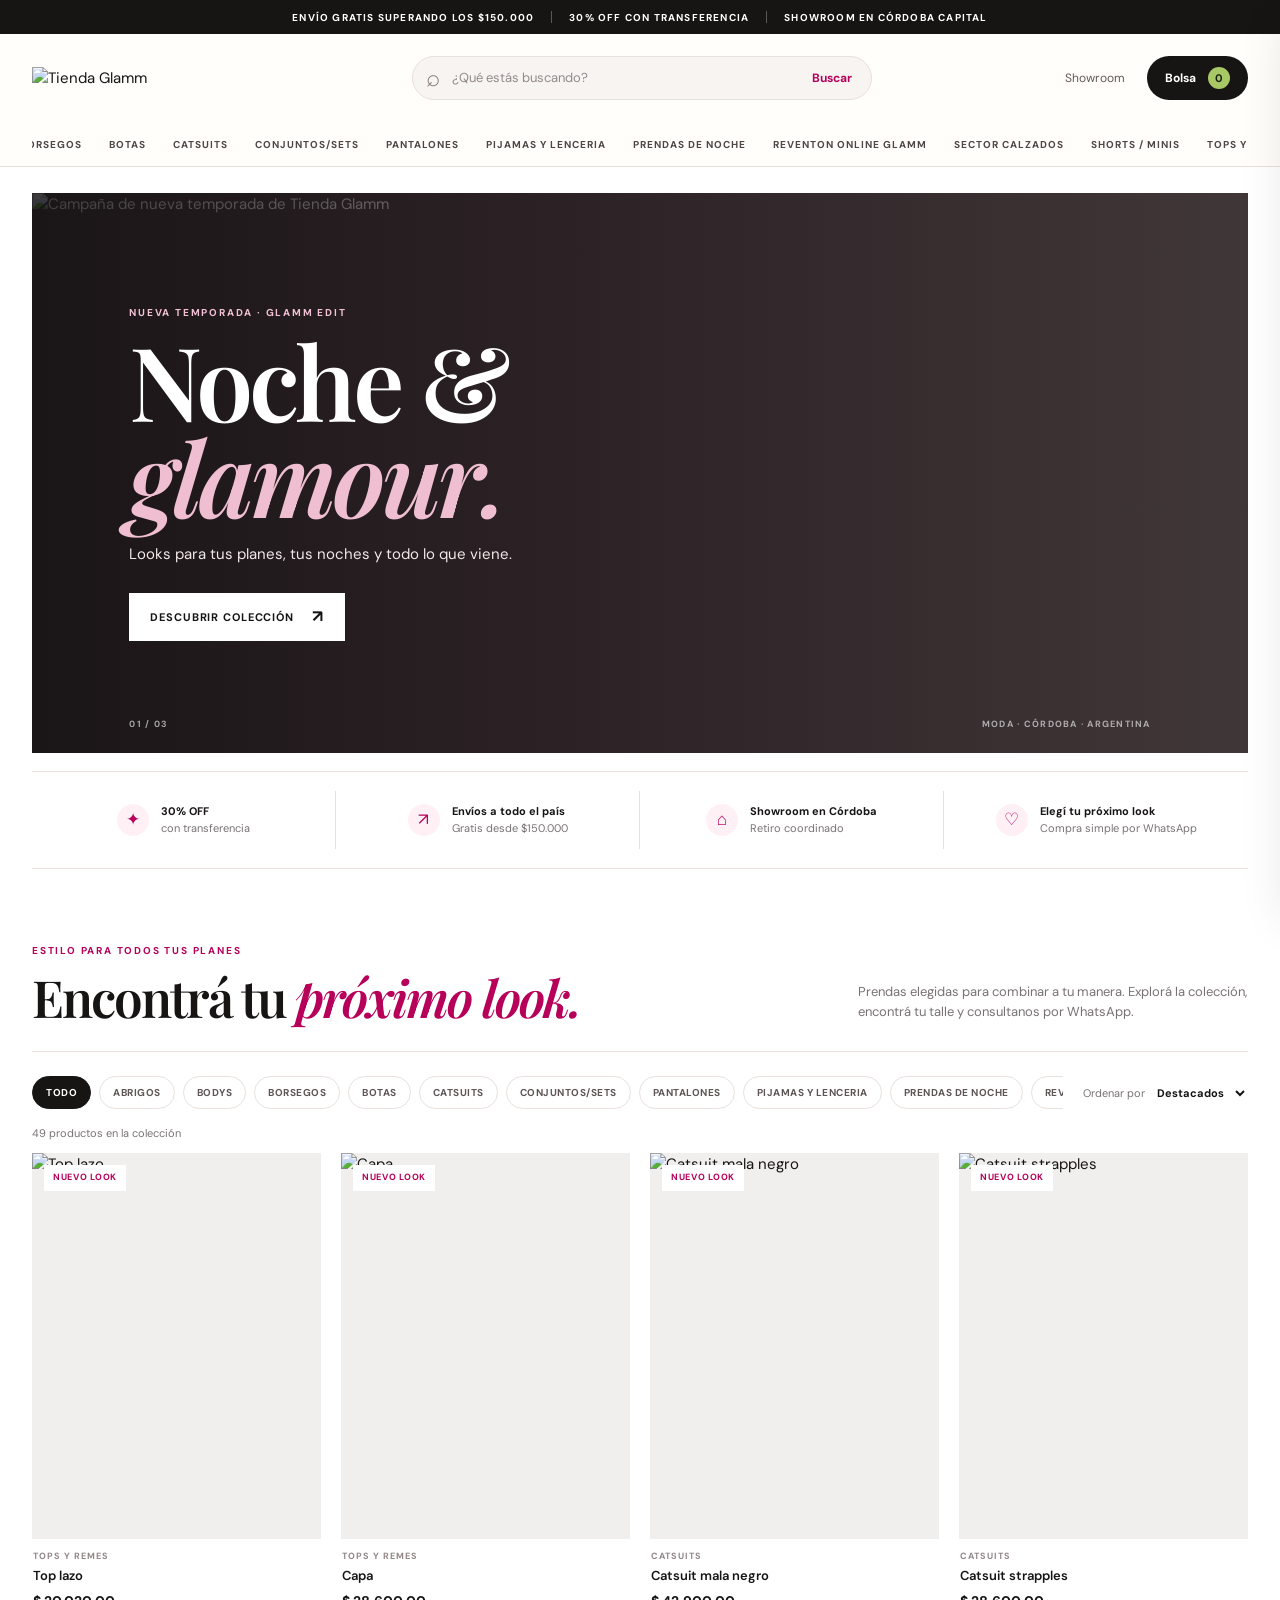
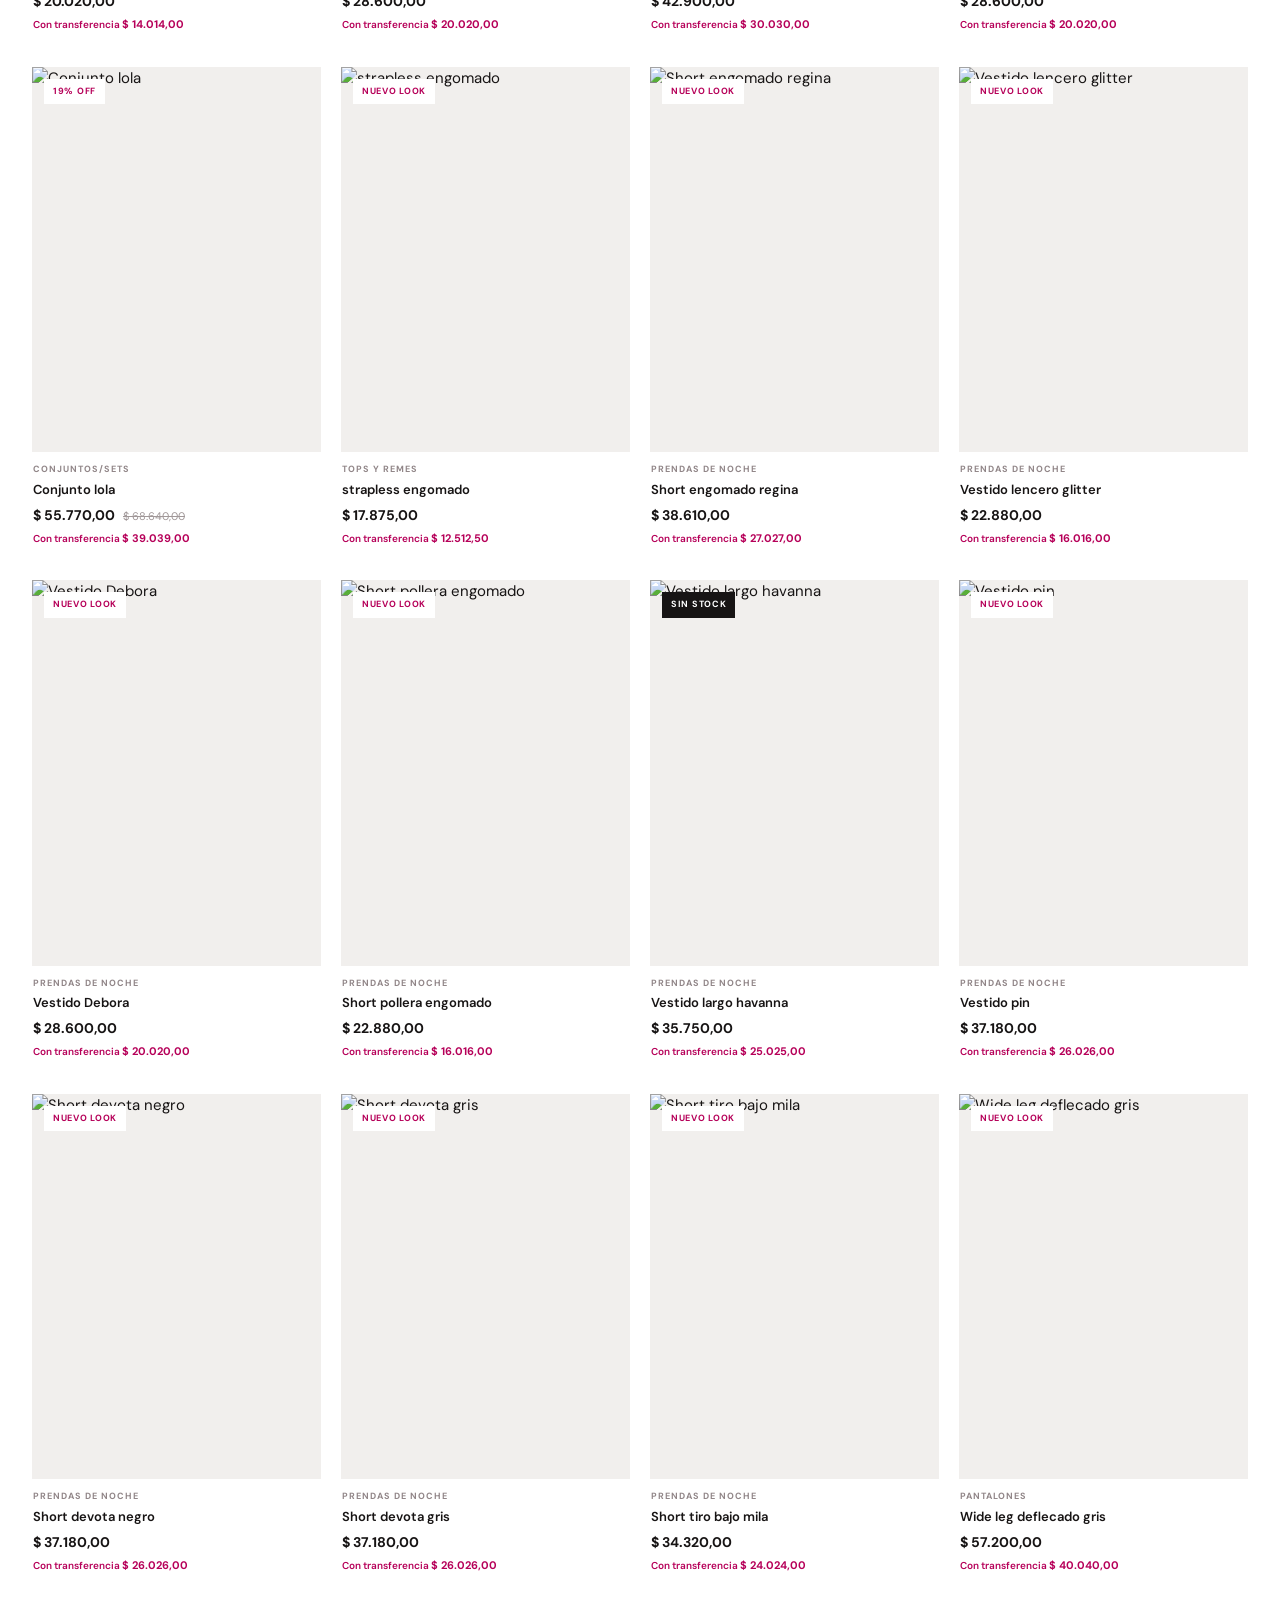
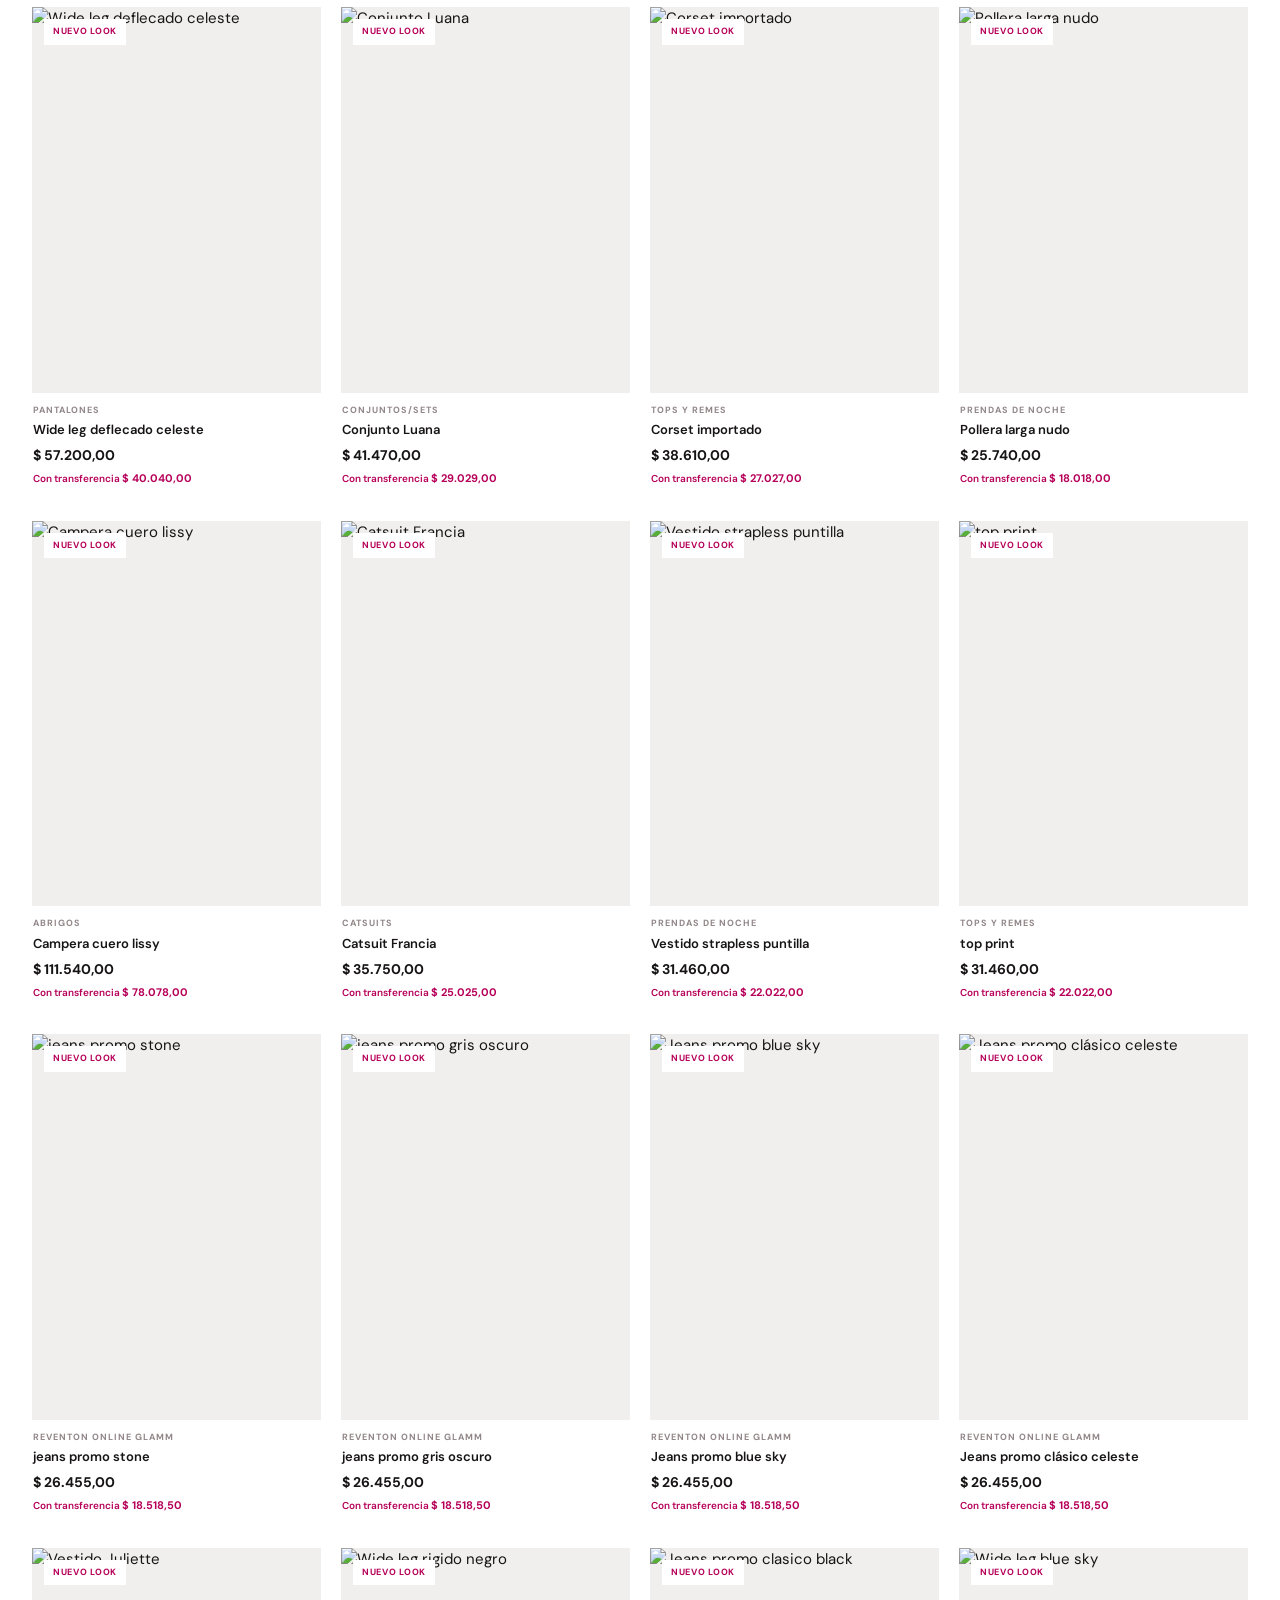
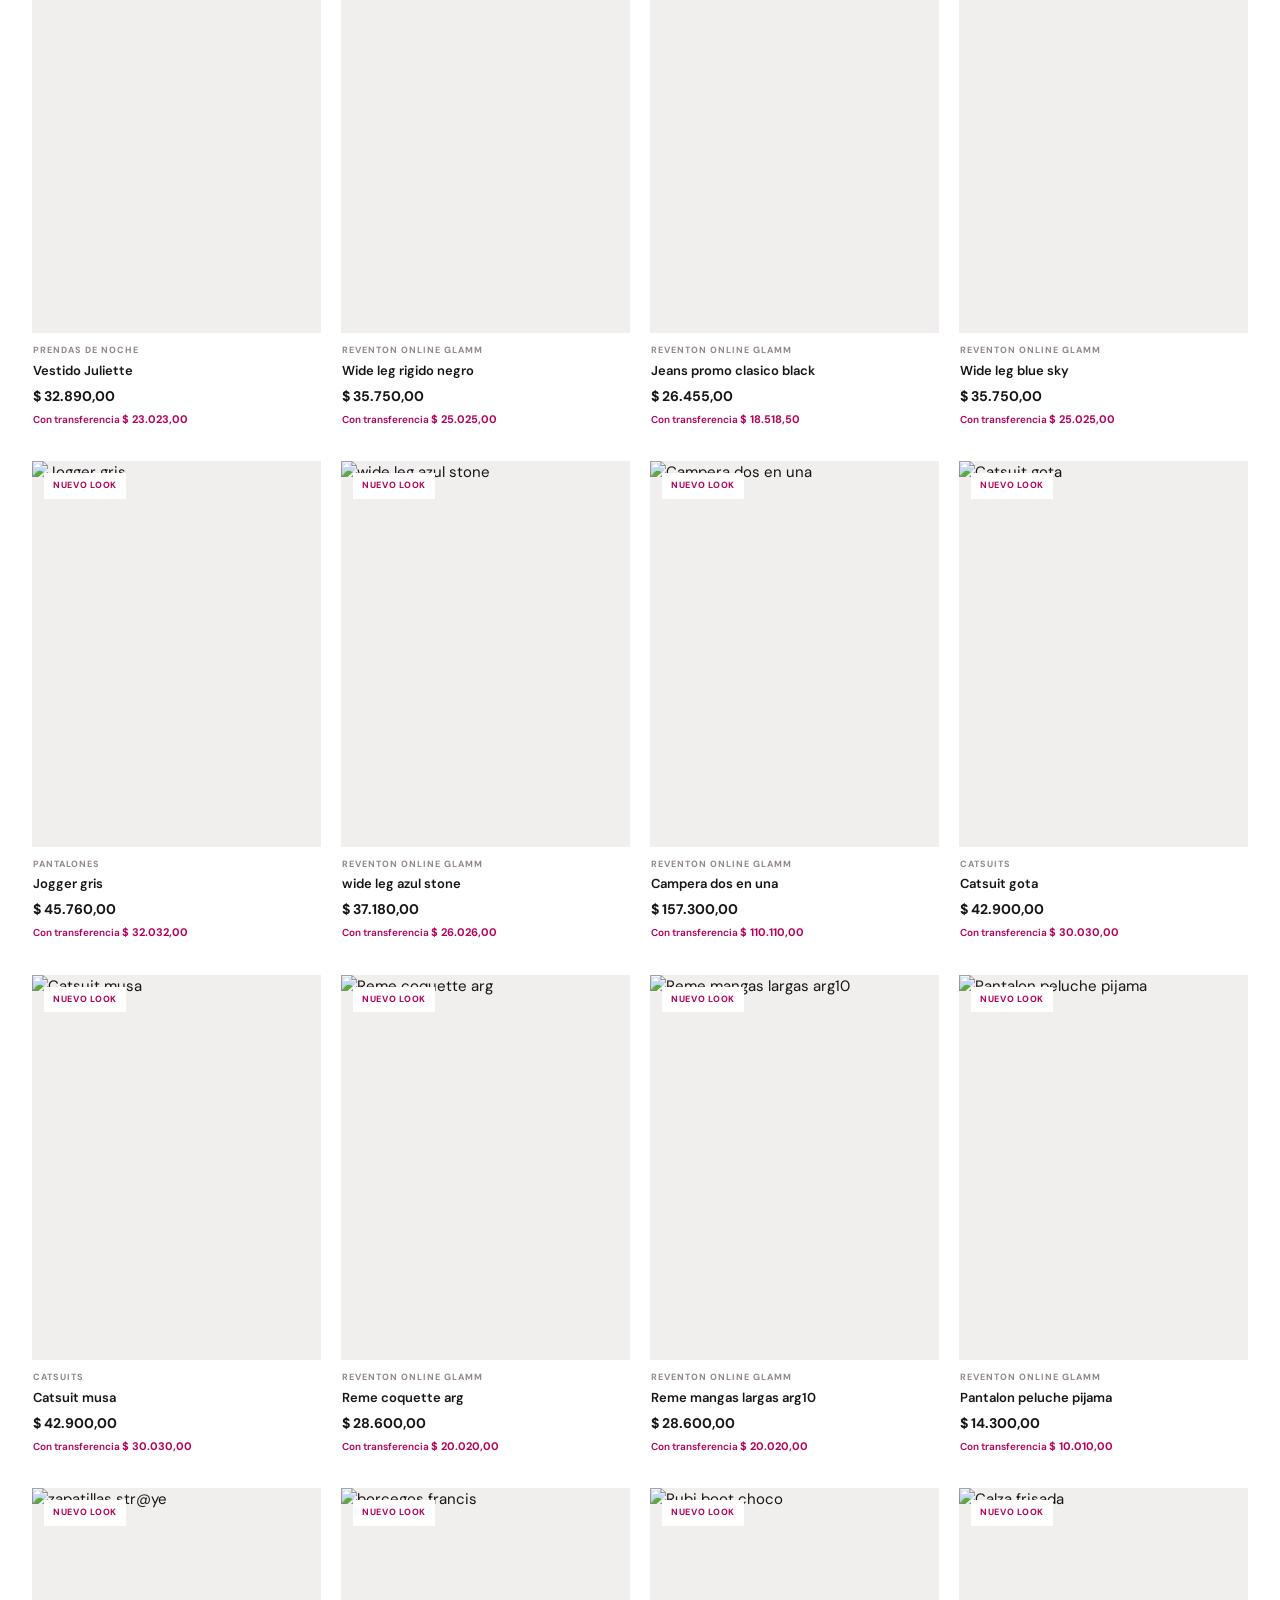
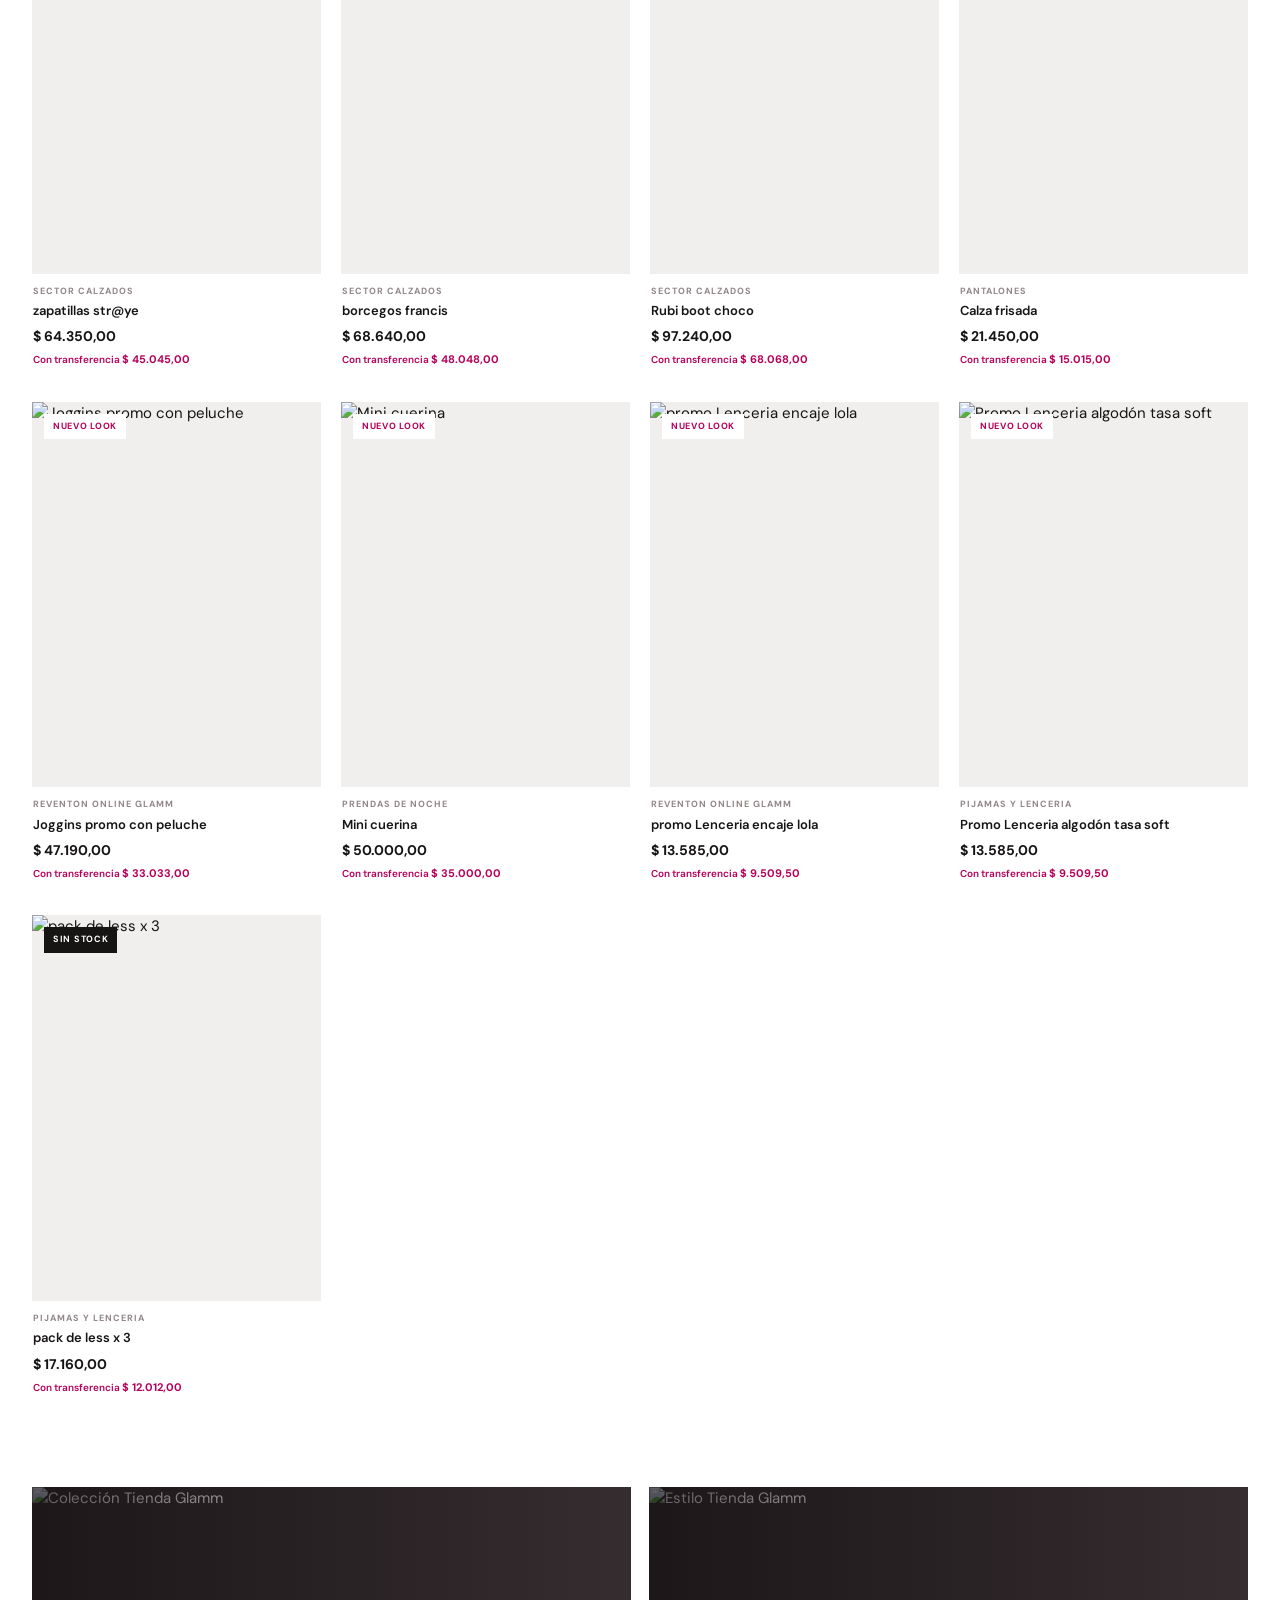
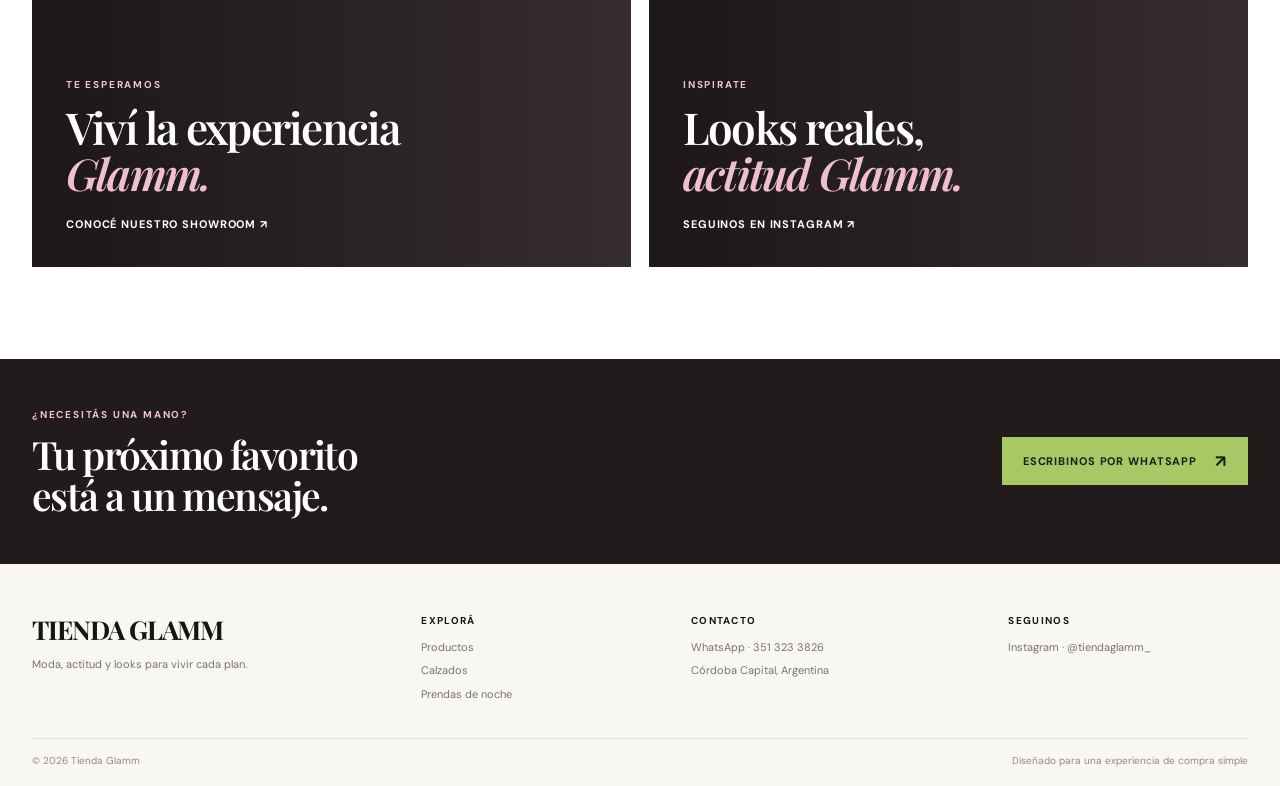
==== index.html @ 8d9c54a7 "Add files via upload" ====
<!doctype html>
<html lang="es-AR">
<head>
  <meta charset="utf-8"><meta name="viewport" content="width=device-width, initial-scale=1"><meta name="theme-color" content="#171414"><meta name="description" content="Tienda Glamm: moda para salir, looks de noche, calzados y prendas urbanas. Envíos a todo el país y showroom en Córdoba.">
  <title>Tienda Glamm — Nueva temporada</title><link rel="preconnect" href="https://fonts.googleapis.com"><link rel="preconnect" href="https://fonts.gstatic.com" crossorigin><link href="https://fonts.googleapis.com/css2?family=DM+Sans:wght@400;500;600;700&family=Playfair+Display:ital,wght@0,600;0,700;1,600;1,700&display=swap" rel="stylesheet"><link rel="stylesheet" href="styles.css"><script src="catalog.js" defer></script><script src="app.js" defer></script>
</head>
<body>
  <div class="promo-bar"><span>ENVÍO GRATIS SUPERANDO LOS $150.000</span><i></i><span>30% OFF CON TRANSFERENCIA</span><i></i><span class="promo-location">SHOWROOM EN CÓRDOBA CAPITAL</span></div>
  <header class="site-header"><div class="header-main container"><button class="mobile-menu" type="button" aria-label="Abrir categorías" data-menu-toggle>☰</button><a class="brand" href="index.html" aria-label="Tienda Glamm, inicio"><img src="assets/marca/logo.webp" alt="Tienda Glamm"></a><form class="search search-desktop" data-search-form role="search"><span aria-hidden="true">⌕</span><input type="search" placeholder="¿Qué estás buscando?" aria-label="Buscar productos" data-search><button aria-label="Buscar">Buscar</button></form><div class="header-actions"><a class="account-link" href="#contacto">Showroom</a><button class="cart-trigger" type="button" data-cart-open aria-label="Abrir carrito">Bolsa <span data-cart-count>0</span></button></div></div><div class="mobile-search container"><form class="search" data-search-form role="search"><span aria-hidden="true">⌕</span><input type="search" placeholder="¿Qué estás buscando?" aria-label="Buscar productos" data-search></form></div><nav class="category-nav container" data-category-nav aria-label="Categorías"></nav></header>
  <main>
    <section class="hero container"><img class="hero-image" src="assets/marca/campana.webp" alt="Campaña de nueva temporada de Tienda Glamm" fetchpriority="high"><div class="hero-shade"></div><div class="hero-copy"><p class="eyebrow light">NUEVA TEMPORADA · GLAMM EDIT</p><h1>Noche &amp;<br><em>glamour.</em></h1><p>Looks para tus planes, tus noches y todo lo que viene.</p><a class="button button-light" href="#catalogo">Descubrir colección <span>↗</span></a></div><div class="hero-note"><span>01 / 03</span><span>MODA · CÓRDOBA · ARGENTINA</span></div></section>
    <section class="benefits container" aria-label="Beneficios de compra"><div><span class="benefit-icon">✦</span><p><strong>30% OFF</strong><br>con transferencia</p></div><div><span class="benefit-icon">↗</span><p><strong>Envíos a todo el país</strong><br>Gratis desde $150.000</p></div><div><span class="benefit-icon">⌂</span><p><strong>Showroom en Córdoba</strong><br>Retiro coordinado</p></div><div><span class="benefit-icon">♡</span><p><strong>Elegí tu próximo look</strong><br>Compra simple por WhatsApp</p></div></section>
    <section class="collection-intro container" id="catalogo"><div><p class="eyebrow">ESTILO PARA TODOS TUS PLANES</p><h2>Encontrá tu <em>próximo look.</em></h2></div><p>Prendas elegidas para combinar a tu manera. Explorá la colección, encontrá tu talle y consultanos por WhatsApp.</p></section>
    <section class="catalog-section container"><div class="catalog-toolbar"><div class="filter-row" data-filter-row aria-label="Filtrar por categoría"></div><label class="sort-control">Ordenar por <select data-sort><option value="featured">Destacados</option><option value="price-low">Menor precio</option><option value="price-high">Mayor precio</option><option value="name">Nombre</option></select></label></div><div class="results-note" data-results-note></div><div class="product-grid" data-product-grid></div><div class="empty-state" data-empty hidden><span>♡</span><h3>No encontramos productos</h3><p>Probá con otra búsqueda o categoría.</p><button type="button" class="button button-dark" data-clear-filters>Ver toda la colección</button></div></section>
    <section class="editorial container"><div class="editorial-card editorial-showroom"><img src="assets/marca/banner-1.webp" alt="Colección Tienda Glamm" loading="lazy"><div><p class="eyebrow light">TE ESPERAMOS</p><h2>Viví la experiencia<br><em>Glamm.</em></h2><a class="text-link light-link" href="#contacto">Conocé nuestro showroom ↗</a></div></div><div class="editorial-card editorial-social"><img src="assets/marca/banner-2.webp" alt="Estilo Tienda Glamm" loading="lazy"><div><p class="eyebrow light">INSPIRATE</p><h2>Looks reales,<br><em>actitud Glamm.</em></h2><a class="text-link light-link" href="https://instagram.com/tiendaglamm_" target="_blank" rel="noopener">Seguinos en Instagram ↗</a></div></div></section>
    <section class="contact-band" id="contacto"><div class="container contact-inner"><div><p class="eyebrow light">¿NECESITÁS UNA MANO?</p><h2>Tu próximo favorito<br>está a un mensaje.</h2></div><a class="button button-green" href="https://wa.me/543513233826" target="_blank" rel="noopener">Escribinos por WhatsApp <span>↗</span></a></div></section>
  </main>
  <footer class="site-footer"><div class="container footer-grid"><div><a class="footer-brand" href="index.html">TIENDA GLAMM</a><p>Moda, actitud y looks para vivir cada plan.</p></div><div><h3>Explorá</h3><a href="#catalogo">Productos</a><a href="#catalogo" data-footer-category="CALZADOS">Calzados</a><a href="#catalogo" data-footer-category="PRENDAS DE NOCHE">Prendas de noche</a></div><div><h3>Contacto</h3><a href="https://wa.me/543513233826" target="_blank" rel="noopener">WhatsApp · 351 323 3826</a><span>Córdoba Capital, Argentina</span></div><div><h3>Seguinos</h3><a href="https://instagram.com/tiendaglamm_" target="_blank" rel="noopener">Instagram · @tiendaglamm_</a></div></div><div class="container footer-bottom"><span>© <span data-year></span> Tienda Glamm</span><span>Diseñado para una experiencia de compra simple</span></div></footer>
  <div class="drawer-backdrop" data-drawer-backdrop></div><aside class="cart-drawer" data-cart-drawer aria-label="Carrito de compras" aria-hidden="true"><div class="drawer-header"><div><p class="eyebrow">TU SELECCIÓN</p><h2>Mi bolsa <span data-drawer-count>(0)</span></h2></div><button class="icon-button" type="button" data-cart-close aria-label="Cerrar carrito">×</button></div><div class="shipping-progress" data-shipping-progress></div><div class="cart-lines" data-cart-lines></div><div class="cart-empty" data-cart-empty><span>♡</span><p>Tu bolsa está esperando ese look especial.</p><button type="button" class="button button-outline" data-cart-close>Seguir mirando</button></div><div class="drawer-footer" data-cart-footer><div class="cart-total"><span>Subtotal</span><strong data-cart-total>$0</strong></div><p>El envío se confirma según tu código postal.</p><button class="button button-dark checkout-button" type="button" data-checkout>Continuar por WhatsApp <span>↗</span></button></div></aside><div class="toast" data-toast role="status" aria-live="polite"></div>
</body></html>
---- styles.css ----
:root{--ink:#171414;--ink-soft:#342c2d;--rose:#b60059;--rose-soft:#fff0f6;--cream:#f9f7f4;--paper:#fff;--muted:#797274;--line:#e8e1dd;--green:#226b47;--font-body:"DM Sans",Arial,sans-serif;--font-display:"Playfair Display",Georgia,serif;--shadow:0 18px 48px rgba(31,17,18,.12)}
*{box-sizing:border-box}html{scroll-behavior:smooth;scroll-padding-top:150px}body{margin:0;background:#fff;color:var(--ink);font-family:var(--font-body);font-size:15px;line-height:1.5}body.drawer-open{overflow:hidden}button,input,select{font:inherit}button,a{ -webkit-tap-highlight-color:transparent}a{color:inherit;text-decoration:none}button{color:inherit}.container{width:min(1360px,calc(100% - 64px));margin-inline:auto}.promo-bar{min-height:34px;background:var(--ink);color:#fff;display:flex;align-items:center;justify-content:center;gap:17px;padding:7px 16px;text-align:center;font-size:10px;font-weight:700;letter-spacing:.12em}.promo-bar i{height:12px;width:1px;background:#ffffff4a}.site-header{position:sticky;top:0;z-index:20;background:#fffefa;border-bottom:1px solid var(--line)}.header-main{height:88px;display:flex;align-items:center;justify-content:space-between;gap:28px}.brand{width:186px;height:66px;display:flex;align-items:center;flex:none}.brand img{display:block;max-width:100%;max-height:62px;object-fit:contain}.search{height:44px;border:1px solid var(--line);border-radius:999px;background:#f7f4f2;display:flex;align-items:center;padding:0 13px;gap:10px;color:#867c7c}.search span{font-size:24px;line-height:1}.search input{min-width:0;width:100%;border:0;background:transparent;outline:0;color:var(--ink);font-size:13px}.search input::placeholder{color:#938a8a}.search button{border:0;background:transparent;color:var(--rose);font-size:12px;font-weight:700;cursor:pointer}.search-desktop{width:min(460px,40vw)}.header-actions{display:flex;align-items:center;gap:22px}.account-link{font-size:12px;color:#625a5a}.cart-trigger{border:0;background:var(--ink);color:#fff;border-radius:999px;height:44px;padding:0 18px;font-size:12px;font-weight:700;cursor:pointer;display:flex;align-items:center;gap:12px;transition:background .2s}.cart-trigger:hover{background:var(--rose)}.cart-trigger span{display:grid;place-items:center;width:22px;height:22px;border-radius:50%;background:#a8c765;color:#182015;font-size:11px}.mobile-menu,.mobile-search{display:none}.category-nav{display:flex;align-items:center;justify-content:center;gap:25px;height:44px;overflow-x:auto;scrollbar-width:none;white-space:nowrap}.category-nav::-webkit-scrollbar{display:none}.category-nav button{position:relative;height:100%;padding:0 1px;border:0;background:none;color:#4d4546;font-size:10px;font-weight:700;letter-spacing:.1em;text-transform:uppercase;cursor:pointer;flex:none}.category-nav button:after{position:absolute;content:"";height:2px;bottom:0;left:0;right:100%;background:var(--rose);transition:right .2s}.category-nav button:hover:after,.category-nav button.active:after{right:0}.hero{height:min(560px,53vw);min-height:410px;position:relative;margin-top:26px;overflow:hidden;background:#42393b;color:#fff}.hero-image,.editorial-card img{position:absolute;inset:0;width:100%;height:100%;object-fit:cover}.hero-image{object-position:center 38%}.hero-shade{position:absolute;inset:0;background:linear-gradient(90deg,rgba(16,12,14,.8) 0%,rgba(28,18,22,.62) 40%,rgba(24,14,18,.05) 100%)}.hero-copy{position:absolute;z-index:1;left:8%;top:50%;width:min(510px,60%);transform:translateY(-50%)}.eyebrow{margin:0 0 12px;color:var(--rose);font-size:10px;font-weight:700;letter-spacing:.18em;text-transform:uppercase}.eyebrow.light{color:#f4c2d7}.hero h1,.collection-intro h2,.editorial-card h2,.contact-inner h2,.section-heading h2{font-family:var(--font-display);font-weight:600;letter-spacing:-.04em}.hero h1{font-size:clamp(58px,8vw,105px);line-height:.94;margin:0 0 18px}.hero h1 em,.collection-intro h2 em,.editorial-card h2 em,.section-heading h2 em{color:#efbfd1;font-weight:600}.hero-copy>p:not(.eyebrow){font-size:15px;color:#f1e8e9;margin:0 0 28px}.button{min-height:48px;padding:0 20px;display:inline-flex;align-items:center;justify-content:center;gap:18px;border:1px solid transparent;font-size:11px;font-weight:700;letter-spacing:.08em;text-transform:uppercase;cursor:pointer;transition:transform .2s,background .2s,color .2s}.button:hover{transform:translateY(-2px)}.button span{font-size:17px}.button-light{background:#fff;color:var(--ink)}.button-light:hover{background:var(--rose-soft);color:var(--rose)}.button-dark{background:var(--ink);color:#fff}.button-dark:hover{background:var(--rose)}.button-green{background:#a8c765;color:#172014}.button-green:hover{background:#b9d67d}.button-outline{background:#fff;border-color:#cfc4c4;color:var(--ink)}.hero-note{position:absolute;left:8%;right:8%;bottom:22px;z-index:1;display:flex;justify-content:space-between;color:#fff9;font-size:9px;font-weight:700;letter-spacing:.14em}.benefits{min-height:98px;margin-top:18px;display:grid;grid-template-columns:repeat(4,1fr);border-block:1px solid var(--line);align-items:center}.benefits>div{display:flex;align-items:center;justify-content:center;gap:12px;padding:12px;border-right:1px solid var(--line)}.benefits>div:last-child{border:0}.benefit-icon{display:grid;place-items:center;width:32px;height:32px;background:var(--rose-soft);border-radius:50%;color:var(--rose);font-size:17px}.benefits p{margin:0;color:var(--muted);font-size:11px;line-height:1.55}.benefits strong{color:var(--ink);font-size:11px}.collection-intro{padding-block:74px 26px;display:flex;justify-content:space-between;align-items:end;gap:40px}.collection-intro h2,.section-heading h2{font-size:clamp(34px,4vw,52px);line-height:1.08;margin:0}.collection-intro h2 em,.section-heading h2 em{color:var(--rose)}.collection-intro>p{max-width:390px;color:var(--muted);font-size:13px;margin:0 0 4px}.catalog-toolbar{display:flex;align-items:center;justify-content:space-between;gap:20px;padding:20px 0 12px;border-top:1px solid var(--line)}.filter-row{display:flex;gap:8px;overflow:auto;scrollbar-width:none;padding:4px 0;max-width:calc(100% - 180px)}.filter-row::-webkit-scrollbar{display:none}.filter-chip{flex:none;border:1px solid var(--line);background:#fff;border-radius:999px;padding:8px 13px;color:#5e5556;font-size:10px;font-weight:700;letter-spacing:.05em;text-transform:uppercase;cursor:pointer;transition:.2s}.filter-chip:hover,.filter-chip.active{background:var(--ink);border-color:var(--ink);color:#fff}.sort-control{display:flex;align-items:center;gap:8px;color:var(--muted);font-size:11px;white-space:nowrap}.sort-control select{border:0;background:transparent;color:var(--ink);font-size:11px;font-weight:700;outline:0;cursor:pointer}.results-note{min-height:28px;color:var(--muted);font-size:11px}.product-grid{display:grid;grid-template-columns:repeat(4,minmax(0,1fr));gap:34px 20px}.product-card{min-width:0;position:relative}.product-card-link{display:block}.product-image-wrap{position:relative;overflow:hidden;background:#f1efed;aspect-ratio:3/4}.product-image-wrap img{display:block;width:100%;height:100%;object-fit:cover;transition:transform .55s cubic-bezier(.2,.7,.3,1)}.product-card:hover .product-image-wrap img{transform:scale(1.045)}.product-badge{position:absolute;z-index:1;top:12px;left:12px;padding:6px 9px;background:#fff;color:var(--rose);font-size:9px;font-weight:700;letter-spacing:.08em;text-transform:uppercase}.product-badge.soldout{background:var(--ink);color:#fff}.product-quick{position:absolute;left:10px;right:10px;bottom:10px;min-height:39px;background:#fff;color:var(--ink);display:grid;place-items:center;font-size:10px;font-weight:700;letter-spacing:.08em;text-transform:uppercase;opacity:0;transform:translateY(7px);transition:.2s}.product-card:hover .product-quick,.product-card:focus-within .product-quick{opacity:1;transform:translateY(0)}.product-card-info{padding:11px 1px 0}.product-card-category{margin:0 0 4px;color:#918688;font-size:9px;font-weight:700;letter-spacing:.11em;text-transform:uppercase}.product-card-name{margin:0;color:var(--ink);font-size:13px;font-weight:600;line-height:1.4}.product-card-price{margin-top:6px;display:flex;align-items:baseline;gap:8px}.product-card-price strong{font-size:14px}.product-card-price del{color:#a09798;font-size:11px}.transfer-price{margin:4px 0 0;color:var(--rose);font-size:10px;font-weight:600}.transfer-price b{font-size:11px}.empty-state{text-align:center;padding:65px 20px;color:var(--muted)}.empty-state[hidden]{display:none}.empty-state>span,.cart-empty>span{font-size:36px;color:var(--rose)}.empty-state h3{margin:8px 0;color:var(--ink);font:600 26px var(--font-display)}.editorial{display:grid;grid-template-columns:1fr 1fr;gap:18px;padding-block:92px}.editorial-card{height:380px;position:relative;overflow:hidden;background:#383032;color:#fff}.editorial-card img{transition:transform .7s}.editorial-card:hover img{transform:scale(1.04)}.editorial-card:after{content:"";position:absolute;inset:0;background:linear-gradient(90deg,rgba(15,10,12,.66),rgba(15,10,12,.08))}.editorial-card>div{position:absolute;z-index:1;left:34px;bottom:33px}.editorial-card h2{font-size:44px;line-height:1.05;margin:0 0 15px}.text-link{font-size:11px;font-weight:700;letter-spacing:.08em;text-transform:uppercase}.light-link{color:#fff}.contact-band{background:#211b1c;color:#fff;padding:48px 0}.contact-inner{display:flex;align-items:center;justify-content:space-between;gap:24px}.contact-inner h2{font-size:39px;line-height:1.05;margin:0}.site-footer{background:var(--cream);padding:46px 0 18px}.footer-grid{display:grid;grid-template-columns:1.5fr 1fr 1.2fr 1fr;gap:30px;padding-bottom:36px}.footer-grid>div{display:flex;flex-direction:column;align-items:flex-start;gap:7px}.footer-brand{font-family:var(--font-display);font-size:26px;font-weight:700;letter-spacing:-.04em}.footer-grid p,.footer-grid a:not(.footer-brand),.footer-grid span{font-size:11px;color:var(--muted);margin:0}.footer-grid h3{margin:3px 0 4px;font-size:10px;letter-spacing:.13em;text-transform:uppercase}.footer-grid a:hover{color:var(--rose)}.footer-bottom{border-top:1px solid var(--line);padding-top:14px;display:flex;justify-content:space-between;color:#918889;font-size:10px}.drawer-backdrop{position:fixed;inset:0;z-index:39;background:rgba(18,12,13,.48);opacity:0;visibility:hidden;transition:.25s}.cart-drawer{position:fixed;z-index:40;right:0;top:0;bottom:0;width:min(440px,100%);background:#fff;box-shadow:var(--shadow);transform:translateX(102%);transition:transform .3s;display:flex;flex-direction:column}.drawer-open .drawer-backdrop{opacity:1;visibility:visible}.drawer-open .cart-drawer{transform:translateX(0)}.drawer-header{padding:24px 24px 16px;border-bottom:1px solid var(--line);display:flex;justify-content:space-between;align-items:center}.drawer-header .eyebrow{margin-bottom:3px}.drawer-header h2{font:600 28px var(--font-display);margin:0}.drawer-header h2 span{font:500 12px var(--font-body);color:var(--muted)}.icon-button{border:0;background:#f5f1ef;border-radius:50%;width:38px;height:38px;font-size:25px;line-height:1;cursor:pointer}.shipping-progress{padding:13px 24px;background:#faf8f6;font-size:11px;color:#665d5e}.progress-track{height:4px;background:#e6dfdf;margin-top:8px;border-radius:3px;overflow:hidden}.progress-track span{display:block;height:100%;background:var(--rose);transition:width .2s}.cart-lines{overflow:auto;padding:0 24px;flex:1}.cart-line{display:grid;grid-template-columns:74px 1fr auto;gap:13px;padding:16px 0;border-bottom:1px solid var(--line)}.cart-line img{width:74px;height:92px;object-fit:cover;background:#f2efed}.cart-line h3{font-size:12px;margin:0 0 4px}.cart-line p{font-size:10px;color:var(--muted);margin:0 0 7px}.cart-line-price{font-size:12px;font-weight:700}.cart-line-controls{display:flex;align-items:center;gap:10px;margin-top:9px}.cart-line-controls button{width:25px;height:25px;border:1px solid var(--line);background:#fff;cursor:pointer}.cart-line-controls span{font-size:11px}.remove-line{border:0;background:none;color:#998e8e;font-size:10px;text-decoration:underline;cursor:pointer}.cart-empty{margin:auto;text-align:center;padding:30px;display:none}.cart-empty.visible{display:block}.cart-empty p{color:var(--muted);font-size:13px}.drawer-footer{padding:18px 24px 24px;border-top:1px solid var(--line);background:#fff}.drawer-footer p{font-size:10px;color:var(--muted);margin:7px 0 14px}.cart-total{display:flex;align-items:center;justify-content:space-between}.cart-total span{font-size:12px;color:var(--muted)}.cart-total strong{font-size:19px}.checkout-button{width:100%}.toast{position:fixed;z-index:60;bottom:24px;left:50%;transform:translate(-50%,20px);opacity:0;pointer-events:none;background:var(--ink);color:#fff;padding:12px 18px;font-size:12px;box-shadow:var(--shadow);transition:.25s}.toast.show{opacity:1;transform:translate(-50%,0)}.product-main{padding-top:23px}.breadcrumbs{display:flex;gap:9px;align-items:center;color:#968c8d;font-size:10px;margin-bottom:20px}.breadcrumbs a:hover{color:var(--rose)}.product-detail{display:grid;grid-template-columns:minmax(0,1.1fr) minmax(350px,.9fr);gap:clamp(30px,6vw,82px);align-items:start}.gallery-main{position:relative;background:#f2efed;aspect-ratio:4/5;overflow:hidden}.gallery-main img{width:100%;height:100%;object-fit:cover;display:block}.gallery-label{position:absolute;left:14px;top:14px;background:#fff;padding:7px 10px;color:var(--rose);font-size:9px;font-weight:700;letter-spacing:.12em;text-transform:uppercase}.gallery-thumbs{display:flex;gap:10px;margin-top:10px;overflow:auto}.gallery-thumbs button{border:1px solid transparent;background:#f2efed;padding:0;width:68px;height:83px;flex:none;cursor:pointer}.gallery-thumbs button.active{border-color:var(--rose)}.gallery-thumbs img{width:100%;height:100%;object-fit:cover}.product-info{position:sticky;top:160px;padding:20px 0}.product-info>.eyebrow{margin-bottom:8px}.product-info h1{font:600 clamp(32px,4vw,48px)/1.05 var(--font-display);letter-spacing:-.035em;margin:0}.product-subtitle{font-size:13px;color:var(--muted);margin:12px 0 23px}.detail-price{padding:17px 0;border-block:1px solid var(--line)}.detail-price>div:first-child{display:flex;align-items:baseline;gap:12px}.detail-price>div:first-child strong{font-size:28px}.detail-price del{font-size:13px;color:#9d9293}.transfer-callout{display:flex;justify-content:space-between;align-items:center;margin-top:12px;padding:12px 14px;background:var(--rose-soft);color:var(--rose);font-size:10px;font-weight:700;letter-spacing:.06em}.transfer-callout strong{font-size:19px;letter-spacing:0}.detail-price>p{font-size:10px;color:var(--muted);margin:9px 0 0}.product-options{display:grid;gap:15px;padding:19px 0}.option-group label{display:block;font-size:10px;font-weight:700;letter-spacing:.1em;text-transform:uppercase;margin-bottom:8px}.option-values{display:flex;flex-wrap:wrap;gap:7px}.option-values button{min-width:38px;height:34px;border:1px solid #d8cecf;background:#fff;padding:0 11px;font-size:11px;cursor:pointer}.option-values button.selected{border-color:var(--ink);background:var(--ink);color:#fff}.quantity-select{display:flex;align-items:center;gap:15px;font-size:10px;font-weight:700;letter-spacing:.1em}.stepper{display:flex;align-items:center;border:1px solid var(--line);height:36px}.stepper button{width:35px;height:34px;border:0;background:#fff;font-size:18px;cursor:pointer}.stepper output{width:27px;text-align:center;font-size:12px;font-weight:500;letter-spacing:0}.stock-note{margin-left:auto;color:var(--muted);font-size:10px;font-weight:500;letter-spacing:0}.product-actions{display:grid;gap:9px;margin-top:21px}.product-actions button{width:100%;min-height:52px;justify-content:space-between;padding-inline:18px}.product-assurances{display:grid;gap:10px;padding:18px 0;border-bottom:1px solid var(--line)}.product-assurances p{display:flex;gap:11px;align-items:center;margin:0;color:var(--muted);font-size:10px;line-height:1.5}.product-assurances p>span:first-child{width:28px;height:28px;display:grid;place-items:center;background:var(--cream);border-radius:50%;color:var(--rose);font-size:15px}.product-assurances strong{color:var(--ink);font-size:11px}.product-description{border-bottom:1px solid var(--line);padding:14px 0;font-size:12px}.product-description summary{cursor:pointer;font-weight:700}.product-description p{color:var(--muted);font-size:11px}.related-section{padding-block:74px 80px}.section-heading{margin-bottom:24px}.section-heading .eyebrow{margin-bottom:5px}.related-grid{grid-template-columns:repeat(4,minmax(0,1fr))}.mobile-menu{display:none}
@media(max-width:1050px){.container{width:min(100% - 40px,1360px)}.category-nav{justify-content:flex-start;gap:22px}.product-grid{grid-template-columns:repeat(3,minmax(0,1fr));gap:26px 15px}.product-detail{gap:35px}.product-info{top:150px}.editorial-card{height:330px}.footer-grid{grid-template-columns:1.2fr 1fr 1.2fr 1fr}}
@media(max-width:720px){html{scroll-padding-top:135px}.container{width:calc(100% - 32px)}.promo-bar{font-size:8px;letter-spacing:.07em;gap:9px;min-height:31px;padding:6px 5px}.promo-location,.promo-bar i:last-of-type{display:none}.header-main{height:70px;gap:10px}.mobile-menu{display:block;border:0;background:transparent;width:30px;padding:0;font-size:21px}.brand{width:135px;height:55px}.brand img{max-height:50px}.search-desktop,.account-link{display:none}.header-actions{gap:6px}.cart-trigger{height:38px;padding:0 12px;font-size:10px}.mobile-search{display:block;padding-bottom:9px}.mobile-search .search{height:38px}.category-nav{height:37px;gap:18px}.category-nav button{font-size:9px}.hero{width:100%;height:570px;min-height:0;margin-top:0}.hero-image{object-position:58% center}.hero-shade{background:linear-gradient(0deg,rgba(16,12,14,.78),rgba(24,17,20,.08) 100%)}.hero-copy{left:22px;right:22px;bottom:60px;top:auto;width:auto;transform:none}.hero h1{font-size:64px}.hero-copy>p:not(.eyebrow){font-size:13px}.hero-note{left:22px;right:22px;bottom:19px;font-size:8px}.benefits{grid-template-columns:1fr 1fr;margin-top:0;min-height:0}.benefits>div{justify-content:flex-start;padding:13px 6px;border-bottom:1px solid var(--line)}.benefits>div:nth-child(2){border-right:0}.benefits>div:nth-child(n+3){border-bottom:0}.benefit-icon{width:28px;height:28px;flex:none}.benefits p,.benefits strong{font-size:9px}.collection-intro{display:block;padding:48px 0 16px}.collection-intro h2{font-size:37px}.collection-intro>p{font-size:11px;margin-top:13px}.catalog-toolbar{display:block;padding:13px 0 8px}.filter-row{max-width:none;margin-right:-16px;padding-right:16px}.sort-control{justify-content:flex-end;margin:12px 0 5px}.product-grid{grid-template-columns:repeat(2,minmax(0,1fr));gap:22px 10px}.product-badge{top:8px;left:8px;font-size:8px;padding:5px 7px}.product-quick{opacity:1;transform:none;min-height:33px;left:6px;right:6px;bottom:6px;font-size:8px}.product-card-info{padding-top:8px}.product-card-name{font-size:11px}.product-card-price{gap:6px}.product-card-price strong{font-size:12px}.product-card-price del{font-size:9px}.transfer-price{font-size:9px}.editorial{grid-template-columns:1fr;gap:12px;padding-block:50px}.editorial-card{height:295px}.editorial-card>div{left:22px;bottom:22px}.editorial-card h2{font-size:37px}.contact-band{padding:32px 0}.contact-inner{display:grid;gap:19px}.contact-inner h2{font-size:33px}.contact-inner .button{width:100%}.footer-grid{grid-template-columns:1fr 1fr;gap:25px 20px;padding-bottom:26px}.footer-grid>div:first-child{grid-column:1/-1}.footer-bottom{font-size:9px;gap:12px}.footer-bottom span:last-child{text-align:right}.product-main{padding-top:13px}.breadcrumbs{margin-bottom:12px;font-size:9px}.product-detail{grid-template-columns:1fr;gap:13px}.gallery-main{aspect-ratio:4/4.8;margin-inline:-16px}.gallery-thumbs{margin-top:7px}.gallery-thumbs button{width:55px;height:67px}.product-info{position:static;padding:12px 0}.product-info h1{font-size:36px}.product-subtitle{font-size:12px;margin:8px 0 16px}.detail-price{padding:13px 0}.detail-price>div:first-child strong{font-size:24px}.transfer-callout{padding:10px 11px;font-size:8px}.transfer-callout strong{font-size:17px}.quantity-select{gap:9px}.stock-note{font-size:9px}.related-section{padding-block:52px}.related-grid{grid-template-columns:repeat(2,minmax(0,1fr))}}
@media(prefers-reduced-motion:reduce){*,*::before,*::after{scroll-behavior:auto!important;transition:none!important;animation:none!important}}
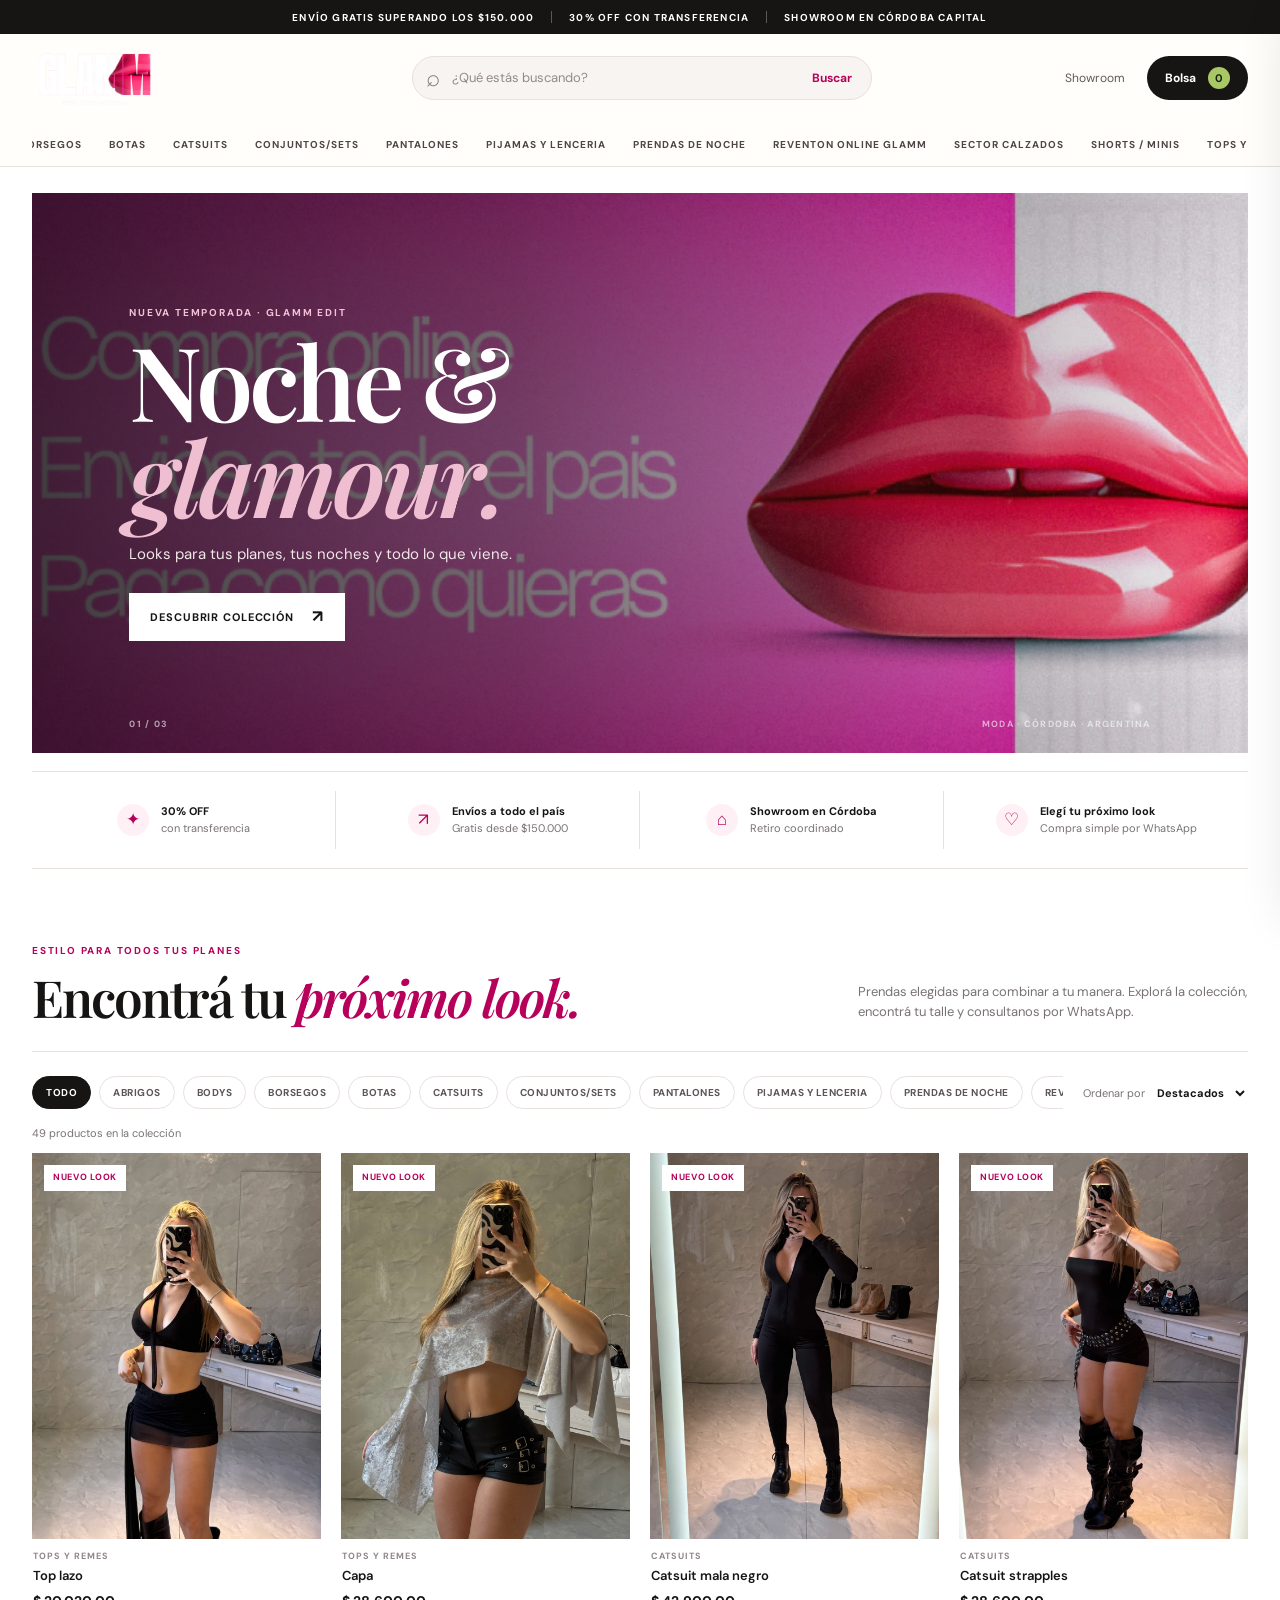
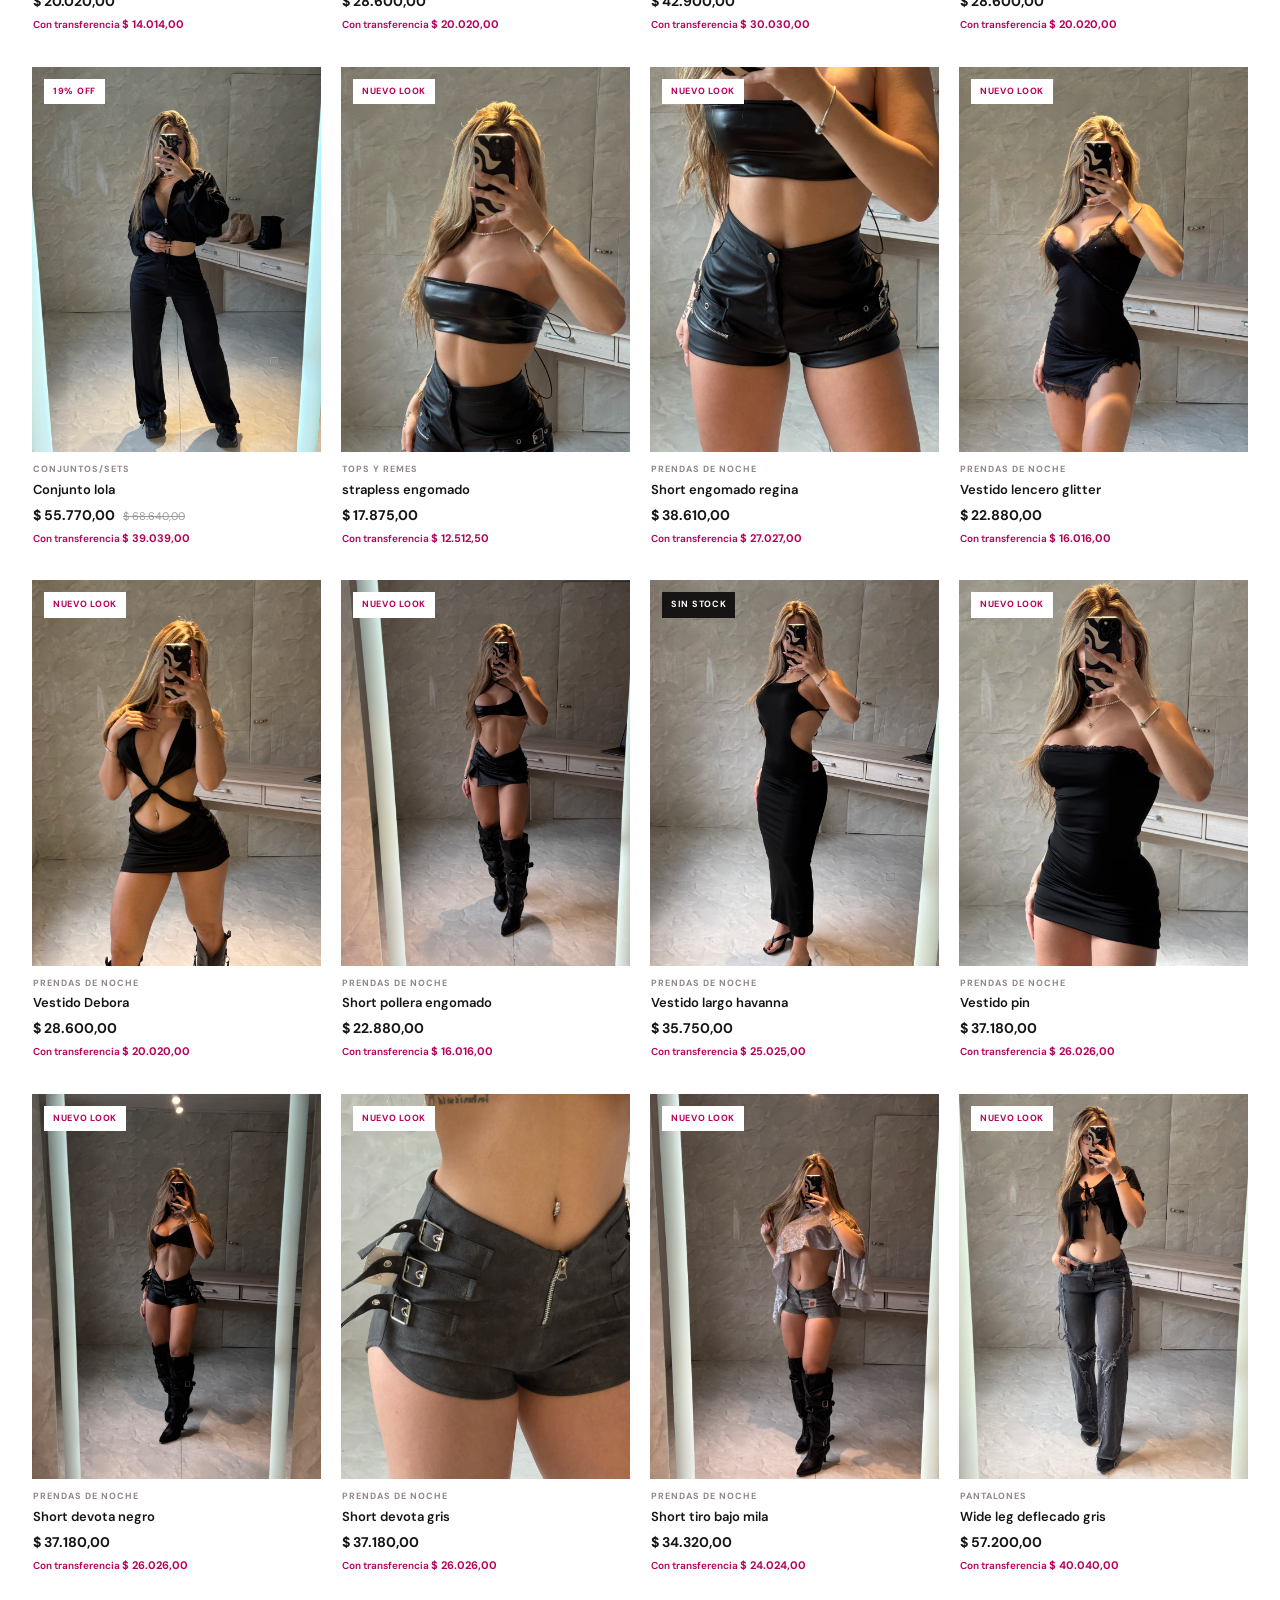
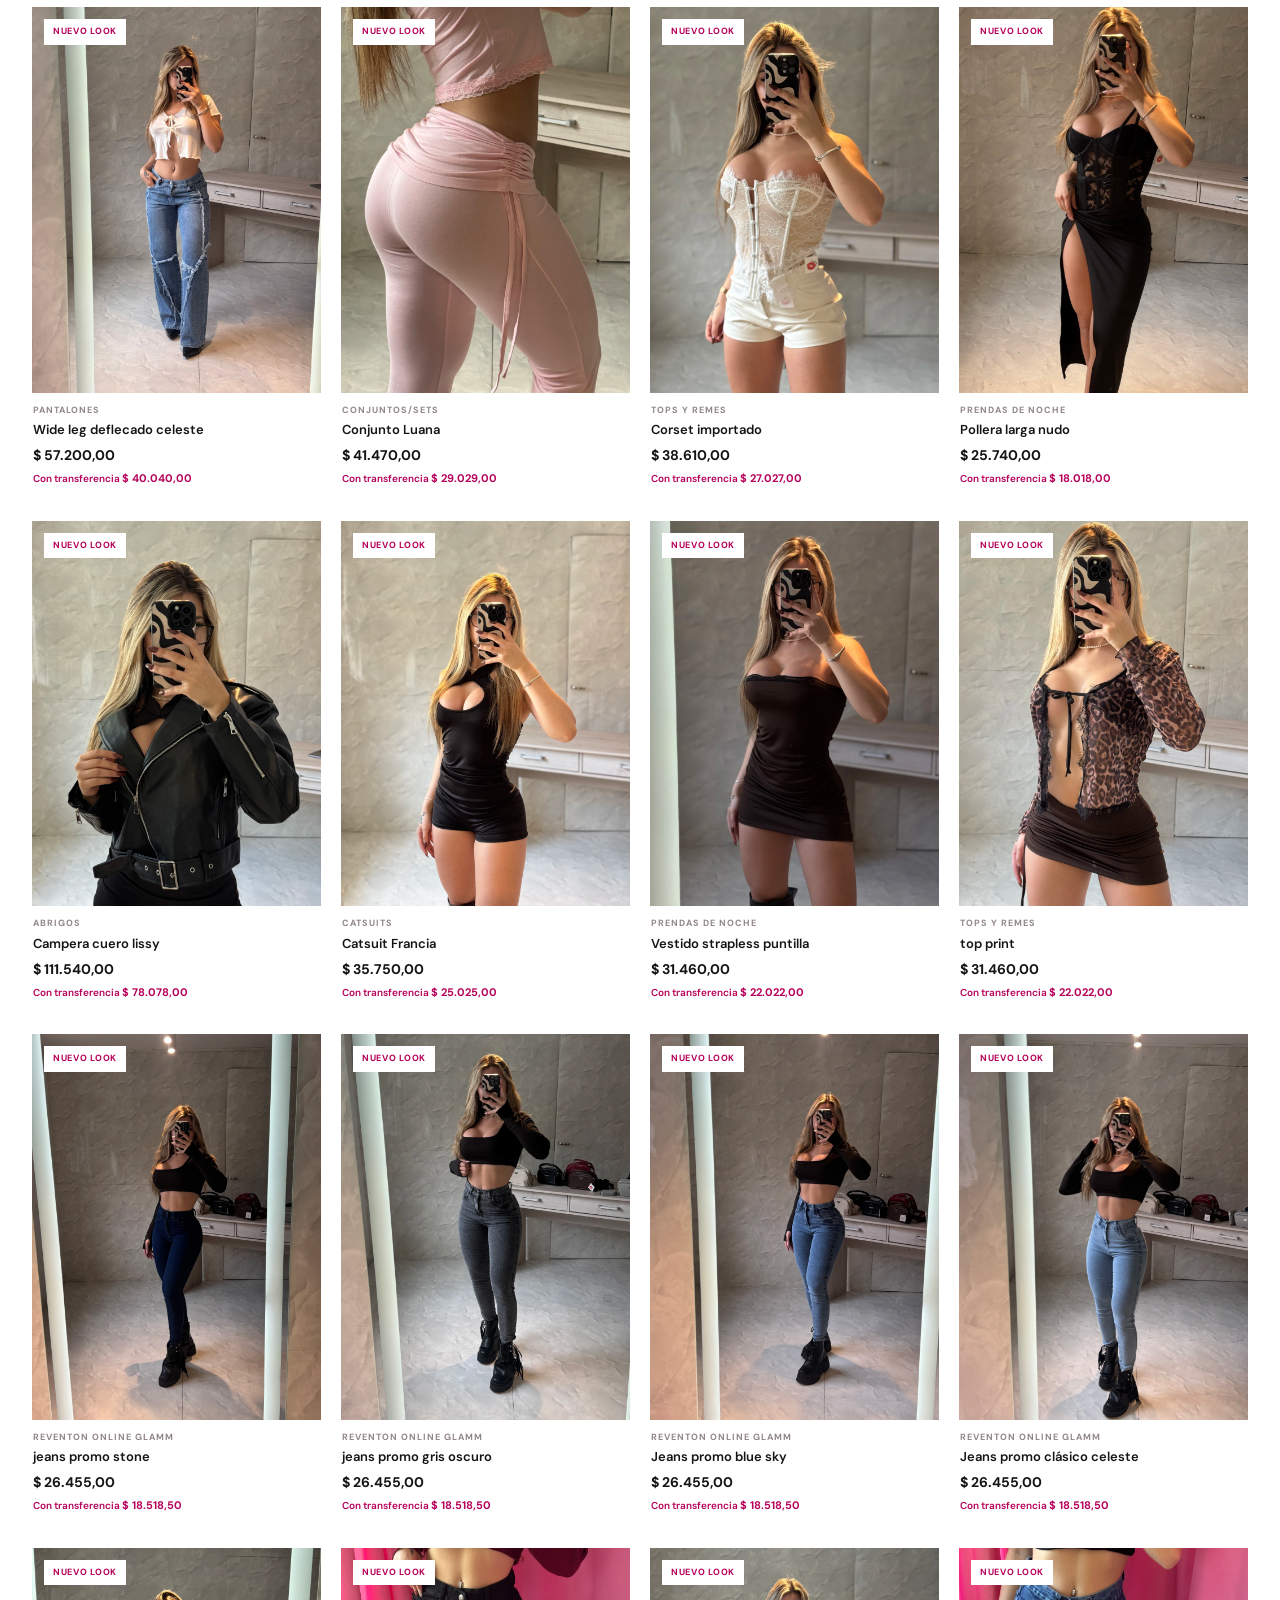
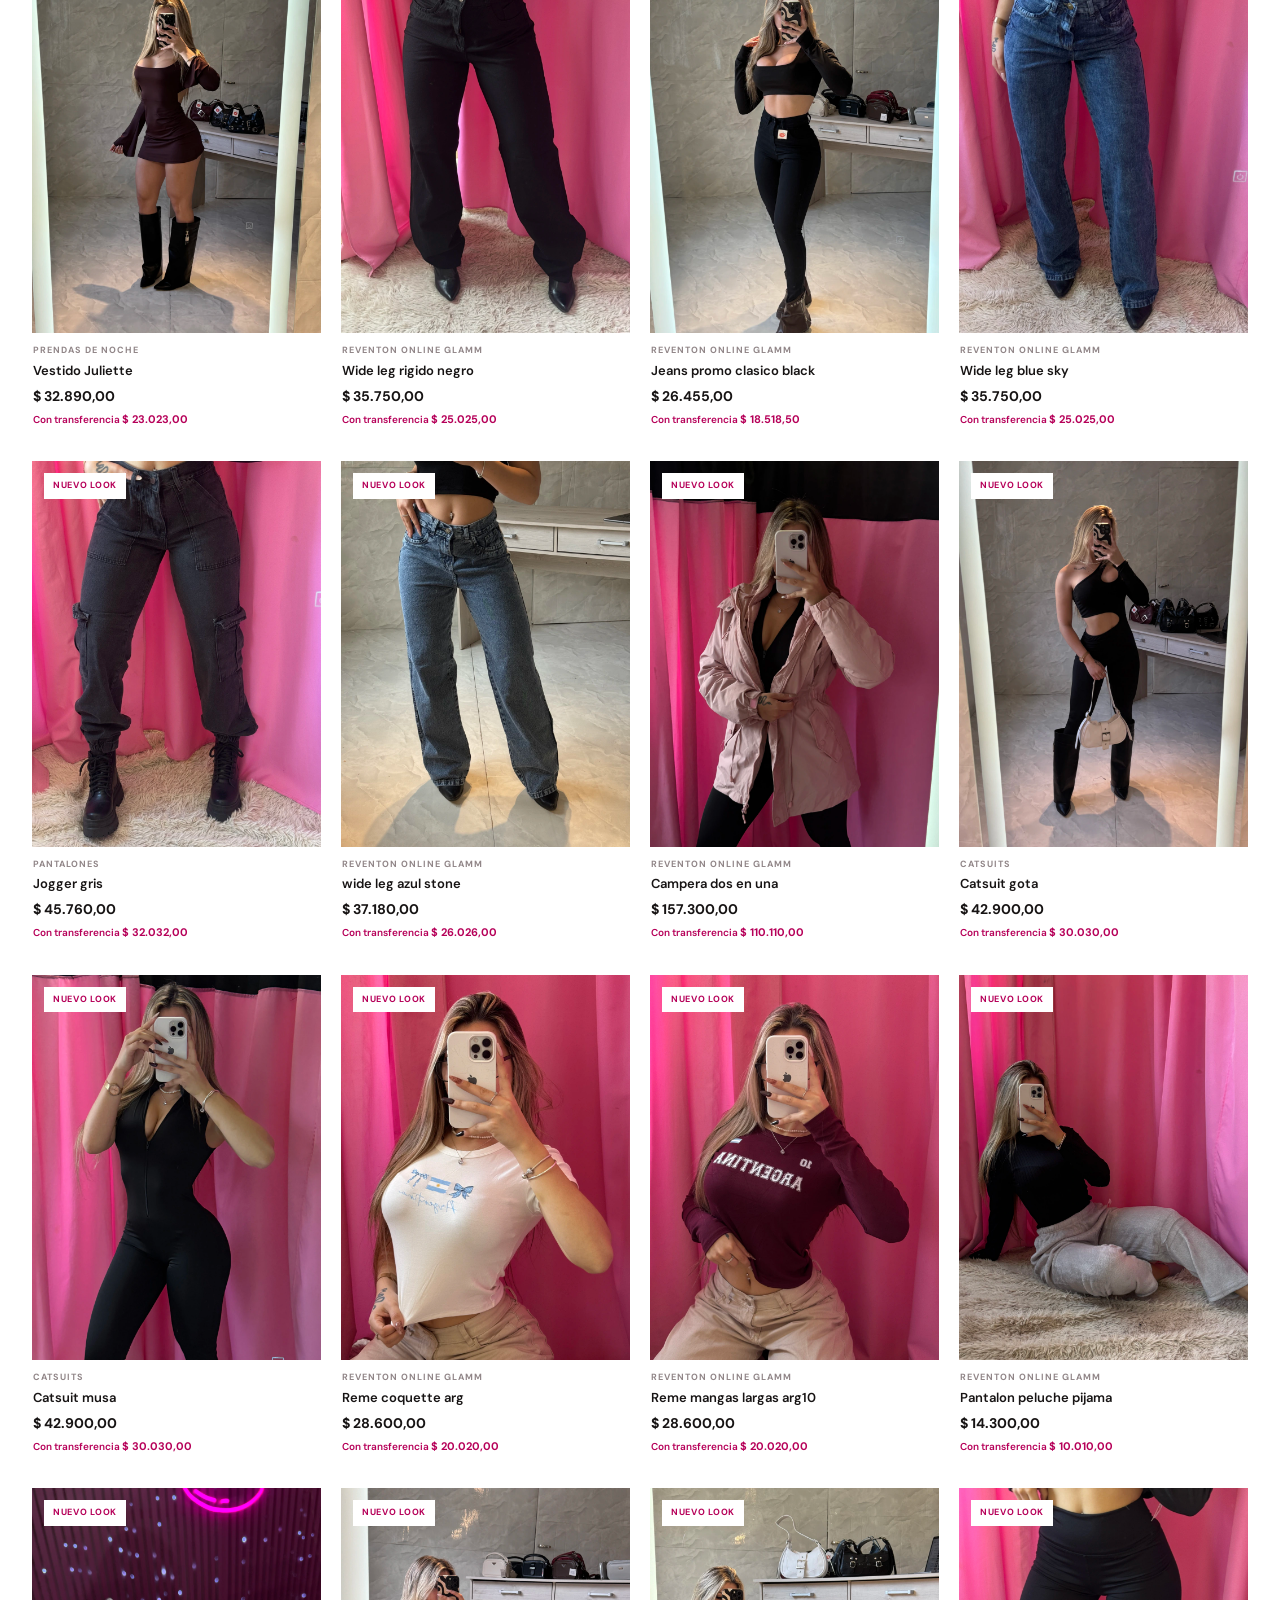
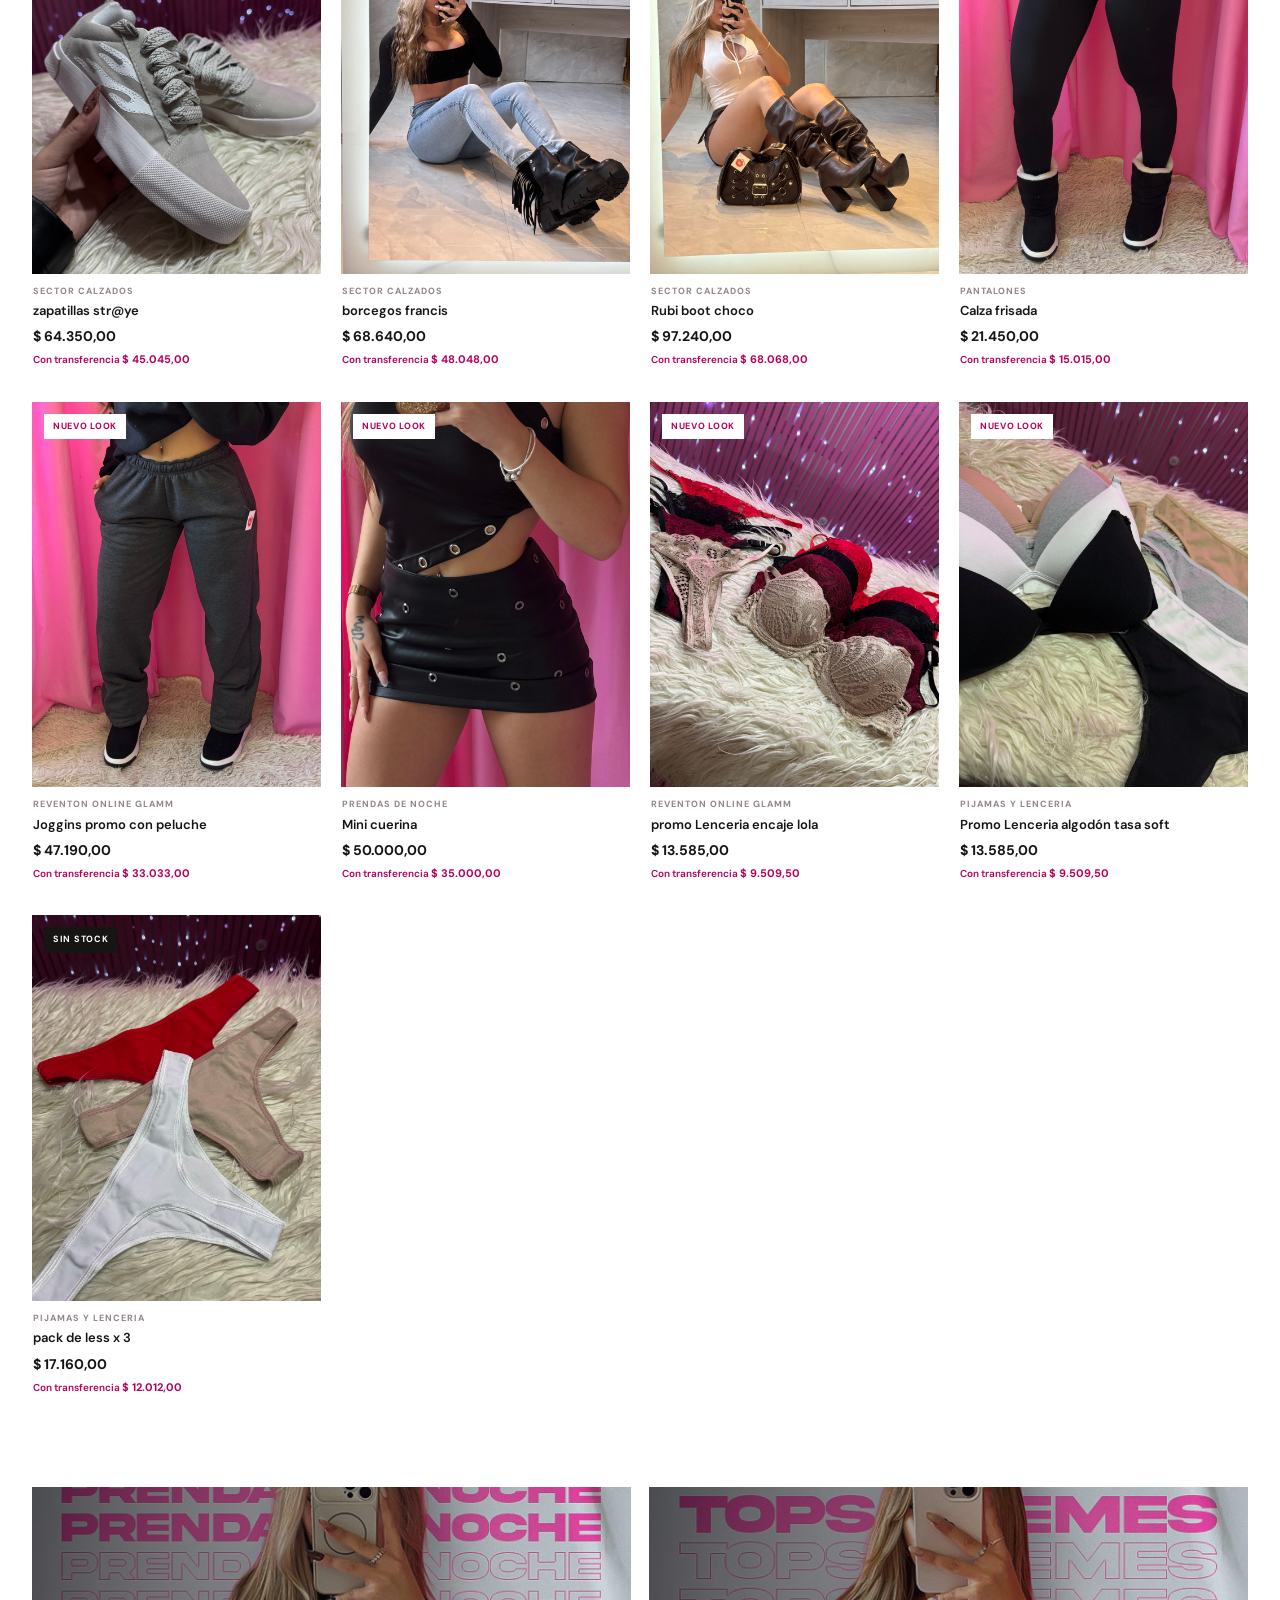
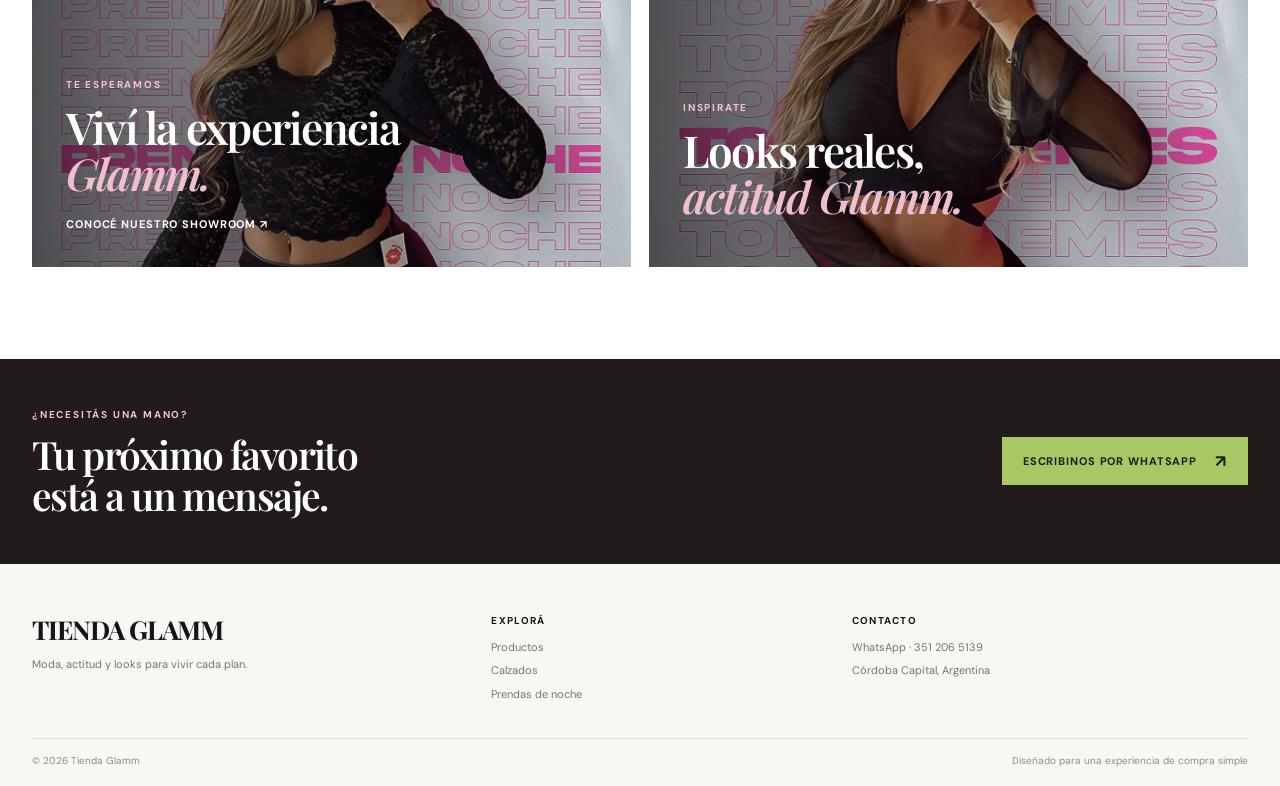
==== commit d76ca841: "Add files via upload" ====
--- a/index.html
+++ b/index.html
@@ -12,9 +12,9 @@
     <section class="benefits container" aria-label="Beneficios de compra"><div><span class="benefit-icon">✦</span><p><strong>30% OFF</strong><br>con transferencia</p></div><div><span class="benefit-icon">↗</span><p><strong>Envíos a todo el país</strong><br>Gratis desde $150.000</p></div><div><span class="benefit-icon">⌂</span><p><strong>Showroom en Córdoba</strong><br>Retiro coordinado</p></div><div><span class="benefit-icon">♡</span><p><strong>Elegí tu próximo look</strong><br>Compra simple por WhatsApp</p></div></section>
     <section class="collection-intro container" id="catalogo"><div><p class="eyebrow">ESTILO PARA TODOS TUS PLANES</p><h2>Encontrá tu <em>próximo look.</em></h2></div><p>Prendas elegidas para combinar a tu manera. Explorá la colección, encontrá tu talle y consultanos por WhatsApp.</p></section>
     <section class="catalog-section container"><div class="catalog-toolbar"><div class="filter-row" data-filter-row aria-label="Filtrar por categoría"></div><label class="sort-control">Ordenar por <select data-sort><option value="featured">Destacados</option><option value="price-low">Menor precio</option><option value="price-high">Mayor precio</option><option value="name">Nombre</option></select></label></div><div class="results-note" data-results-note></div><div class="product-grid" data-product-grid></div><div class="empty-state" data-empty hidden><span>♡</span><h3>No encontramos productos</h3><p>Probá con otra búsqueda o categoría.</p><button type="button" class="button button-dark" data-clear-filters>Ver toda la colección</button></div></section>
-    <section class="editorial container"><div class="editorial-card editorial-showroom"><img src="assets/marca/banner-1.webp" alt="Colección Tienda Glamm" loading="lazy"><div><p class="eyebrow light">TE ESPERAMOS</p><h2>Viví la experiencia<br><em>Glamm.</em></h2><a class="text-link light-link" href="#contacto">Conocé nuestro showroom ↗</a></div></div><div class="editorial-card editorial-social"><img src="assets/marca/banner-2.webp" alt="Estilo Tienda Glamm" loading="lazy"><div><p class="eyebrow light">INSPIRATE</p><h2>Looks reales,<br><em>actitud Glamm.</em></h2><a class="text-link light-link" href="https://instagram.com/tiendaglamm_" target="_blank" rel="noopener">Seguinos en Instagram ↗</a></div></div></section>
-    <section class="contact-band" id="contacto"><div class="container contact-inner"><div><p class="eyebrow light">¿NECESITÁS UNA MANO?</p><h2>Tu próximo favorito<br>está a un mensaje.</h2></div><a class="button button-green" href="https://wa.me/543513233826" target="_blank" rel="noopener">Escribinos por WhatsApp <span>↗</span></a></div></section>
+    <section class="editorial container"><div class="editorial-card editorial-showroom"><img src="assets/marca/banner-1.webp" alt="Colección Tienda Glamm" loading="lazy"><div><p class="eyebrow light">TE ESPERAMOS</p><h2>Viví la experiencia<br><em>Glamm.</em></h2><a class="text-link light-link" href="#contacto">Conocé nuestro showroom ↗</a></div></div><div class="editorial-card editorial-social"><img src="assets/marca/banner-2.webp" alt="Estilo Tienda Glamm" loading="lazy"><div><p class="eyebrow light">INSPIRATE</p><h2>Looks reales,<br><em>actitud Glamm.</em></h2></div></div></section>
+    <section class="contact-band" id="contacto"><div class="container contact-inner"><div><p class="eyebrow light">¿NECESITÁS UNA MANO?</p><h2>Tu próximo favorito<br>está a un mensaje.</h2></div><a class="button button-green" href="https://wa.me/5493512065139" target="_blank" rel="noopener">Escribinos por WhatsApp <span>↗</span></a></div></section>
   </main>
-  <footer class="site-footer"><div class="container footer-grid"><div><a class="footer-brand" href="index.html">TIENDA GLAMM</a><p>Moda, actitud y looks para vivir cada plan.</p></div><div><h3>Explorá</h3><a href="#catalogo">Productos</a><a href="#catalogo" data-footer-category="CALZADOS">Calzados</a><a href="#catalogo" data-footer-category="PRENDAS DE NOCHE">Prendas de noche</a></div><div><h3>Contacto</h3><a href="https://wa.me/543513233826" target="_blank" rel="noopener">WhatsApp · 351 323 3826</a><span>Córdoba Capital, Argentina</span></div><div><h3>Seguinos</h3><a href="https://instagram.com/tiendaglamm_" target="_blank" rel="noopener">Instagram · @tiendaglamm_</a></div></div><div class="container footer-bottom"><span>© <span data-year></span> Tienda Glamm</span><span>Diseñado para una experiencia de compra simple</span></div></footer>
+  <footer class="site-footer"><div class="container footer-grid footer-grid-main"><div><a class="footer-brand" href="index.html">TIENDA GLAMM</a><p>Moda, actitud y looks para vivir cada plan.</p></div><div><h3>Explorá</h3><a href="#catalogo">Productos</a><a href="#catalogo" data-footer-category="CALZADOS">Calzados</a><a href="#catalogo" data-footer-category="PRENDAS DE NOCHE">Prendas de noche</a></div><div><h3>Contacto</h3><a href="https://wa.me/5493512065139" target="_blank" rel="noopener">WhatsApp · 351 206 5139</a><span>Córdoba Capital, Argentina</span></div></div><div class="container footer-bottom"><span>© <span data-year></span> Tienda Glamm</span><span>Diseñado para una experiencia de compra simple</span></div></footer>
   <div class="drawer-backdrop" data-drawer-backdrop></div><aside class="cart-drawer" data-cart-drawer aria-label="Carrito de compras" aria-hidden="true"><div class="drawer-header"><div><p class="eyebrow">TU SELECCIÓN</p><h2>Mi bolsa <span data-drawer-count>(0)</span></h2></div><button class="icon-button" type="button" data-cart-close aria-label="Cerrar carrito">×</button></div><div class="shipping-progress" data-shipping-progress></div><div class="cart-lines" data-cart-lines></div><div class="cart-empty" data-cart-empty><span>♡</span><p>Tu bolsa está esperando ese look especial.</p><button type="button" class="button button-outline" data-cart-close>Seguir mirando</button></div><div class="drawer-footer" data-cart-footer><div class="cart-total"><span>Subtotal</span><strong data-cart-total>$0</strong></div><p>El envío se confirma según tu código postal.</p><button class="button button-dark checkout-button" type="button" data-checkout>Continuar por WhatsApp <span>↗</span></button></div></aside><div class="toast" data-toast role="status" aria-live="polite"></div>
 </body></html>
--- a/styles.css
+++ b/styles.css
@@ -1,5 +1,21 @@
 :root{--ink:#171414;--ink-soft:#342c2d;--rose:#b60059;--rose-soft:#fff0f6;--cream:#f9f7f4;--paper:#fff;--muted:#797274;--line:#e8e1dd;--green:#226b47;--font-body:"DM Sans",Arial,sans-serif;--font-display:"Playfair Display",Georgia,serif;--shadow:0 18px 48px rgba(31,17,18,.12)}
-*{box-sizing:border-box}html{scroll-behavior:smooth;scroll-padding-top:150px}body{margin:0;background:#fff;color:var(--ink);font-family:var(--font-body);font-size:15px;line-height:1.5}body.drawer-open{overflow:hidden}button,input,select{font:inherit}button,a{ -webkit-tap-highlight-color:transparent}a{color:inherit;text-decoration:none}button{color:inherit}.container{width:min(1360px,calc(100% - 64px));margin-inline:auto}.promo-bar{min-height:34px;background:var(--ink);color:#fff;display:flex;align-items:center;justify-content:center;gap:17px;padding:7px 16px;text-align:center;font-size:10px;font-weight:700;letter-spacing:.12em}.promo-bar i{height:12px;width:1px;background:#ffffff4a}.site-header{position:sticky;top:0;z-index:20;background:#fffefa;border-bottom:1px solid var(--line)}.header-main{height:88px;display:flex;align-items:center;justify-content:space-between;gap:28px}.brand{width:186px;height:66px;display:flex;align-items:center;flex:none}.brand img{display:block;max-width:100%;max-height:62px;object-fit:contain}.search{height:44px;border:1px solid var(--line);border-radius:999px;background:#f7f4f2;display:flex;align-items:center;padding:0 13px;gap:10px;color:#867c7c}.search span{font-size:24px;line-height:1}.search input{min-width:0;width:100%;border:0;background:transparent;outline:0;color:var(--ink);font-size:13px}.search input::placeholder{color:#938a8a}.search button{border:0;background:transparent;color:var(--rose);font-size:12px;font-weight:700;cursor:pointer}.search-desktop{width:min(460px,40vw)}.header-actions{display:flex;align-items:center;gap:22px}.account-link{font-size:12px;color:#625a5a}.cart-trigger{border:0;background:var(--ink);color:#fff;border-radius:999px;height:44px;padding:0 18px;font-size:12px;font-weight:700;cursor:pointer;display:flex;align-items:center;gap:12px;transition:background .2s}.cart-trigger:hover{background:var(--rose)}.cart-trigger span{display:grid;place-items:center;width:22px;height:22px;border-radius:50%;background:#a8c765;color:#182015;font-size:11px}.mobile-menu,.mobile-search{display:none}.category-nav{display:flex;align-items:center;justify-content:center;gap:25px;height:44px;overflow-x:auto;scrollbar-width:none;white-space:nowrap}.category-nav::-webkit-scrollbar{display:none}.category-nav button{position:relative;height:100%;padding:0 1px;border:0;background:none;color:#4d4546;font-size:10px;font-weight:700;letter-spacing:.1em;text-transform:uppercase;cursor:pointer;flex:none}.category-nav button:after{position:absolute;content:"";height:2px;bottom:0;left:0;right:100%;background:var(--rose);transition:right .2s}.category-nav button:hover:after,.category-nav button.active:after{right:0}.hero{height:min(560px,53vw);min-height:410px;position:relative;margin-top:26px;overflow:hidden;background:#42393b;color:#fff}.hero-image,.editorial-card img{position:absolute;inset:0;width:100%;height:100%;object-fit:cover}.hero-image{object-position:center 38%}.hero-shade{position:absolute;inset:0;background:linear-gradient(90deg,rgba(16,12,14,.8) 0%,rgba(28,18,22,.62) 40%,rgba(24,14,18,.05) 100%)}.hero-copy{position:absolute;z-index:1;left:8%;top:50%;width:min(510px,60%);transform:translateY(-50%)}.eyebrow{margin:0 0 12px;color:var(--rose);font-size:10px;font-weight:700;letter-spacing:.18em;text-transform:uppercase}.eyebrow.light{color:#f4c2d7}.hero h1,.collection-intro h2,.editorial-card h2,.contact-inner h2,.section-heading h2{font-family:var(--font-display);font-weight:600;letter-spacing:-.04em}.hero h1{font-size:clamp(58px,8vw,105px);line-height:.94;margin:0 0 18px}.hero h1 em,.collection-intro h2 em,.editorial-card h2 em,.section-heading h2 em{color:#efbfd1;font-weight:600}.hero-copy>p:not(.eyebrow){font-size:15px;color:#f1e8e9;margin:0 0 28px}.button{min-height:48px;padding:0 20px;display:inline-flex;align-items:center;justify-content:center;gap:18px;border:1px solid transparent;font-size:11px;font-weight:700;letter-spacing:.08em;text-transform:uppercase;cursor:pointer;transition:transform .2s,background .2s,color .2s}.button:hover{transform:translateY(-2px)}.button span{font-size:17px}.button-light{background:#fff;color:var(--ink)}.button-light:hover{background:var(--rose-soft);color:var(--rose)}.button-dark{background:var(--ink);color:#fff}.button-dark:hover{background:var(--rose)}.button-green{background:#a8c765;color:#172014}.button-green:hover{background:#b9d67d}.button-outline{background:#fff;border-color:#cfc4c4;color:var(--ink)}.hero-note{position:absolute;left:8%;right:8%;bottom:22px;z-index:1;display:flex;justify-content:space-between;color:#fff9;font-size:9px;font-weight:700;letter-spacing:.14em}.benefits{min-height:98px;margin-top:18px;display:grid;grid-template-columns:repeat(4,1fr);border-block:1px solid var(--line);align-items:center}.benefits>div{display:flex;align-items:center;justify-content:center;gap:12px;padding:12px;border-right:1px solid var(--line)}.benefits>div:last-child{border:0}.benefit-icon{display:grid;place-items:center;width:32px;height:32px;background:var(--rose-soft);border-radius:50%;color:var(--rose);font-size:17px}.benefits p{margin:0;color:var(--muted);font-size:11px;line-height:1.55}.benefits strong{color:var(--ink);font-size:11px}.collection-intro{padding-block:74px 26px;display:flex;justify-content:space-between;align-items:end;gap:40px}.collection-intro h2,.section-heading h2{font-size:clamp(34px,4vw,52px);line-height:1.08;margin:0}.collection-intro h2 em,.section-heading h2 em{color:var(--rose)}.collection-intro>p{max-width:390px;color:var(--muted);font-size:13px;margin:0 0 4px}.catalog-toolbar{display:flex;align-items:center;justify-content:space-between;gap:20px;padding:20px 0 12px;border-top:1px solid var(--line)}.filter-row{display:flex;gap:8px;overflow:auto;scrollbar-width:none;padding:4px 0;max-width:calc(100% - 180px)}.filter-row::-webkit-scrollbar{display:none}.filter-chip{flex:none;border:1px solid var(--line);background:#fff;border-radius:999px;padding:8px 13px;color:#5e5556;font-size:10px;font-weight:700;letter-spacing:.05em;text-transform:uppercase;cursor:pointer;transition:.2s}.filter-chip:hover,.filter-chip.active{background:var(--ink);border-color:var(--ink);color:#fff}.sort-control{display:flex;align-items:center;gap:8px;color:var(--muted);font-size:11px;white-space:nowrap}.sort-control select{border:0;background:transparent;color:var(--ink);font-size:11px;font-weight:700;outline:0;cursor:pointer}.results-note{min-height:28px;color:var(--muted);font-size:11px}.product-grid{display:grid;grid-template-columns:repeat(4,minmax(0,1fr));gap:34px 20px}.product-card{min-width:0;position:relative}.product-card-link{display:block}.product-image-wrap{position:relative;overflow:hidden;background:#f1efed;aspect-ratio:3/4}.product-image-wrap img{display:block;width:100%;height:100%;object-fit:cover;transition:transform .55s cubic-bezier(.2,.7,.3,1)}.product-card:hover .product-image-wrap img{transform:scale(1.045)}.product-badge{position:absolute;z-index:1;top:12px;left:12px;padding:6px 9px;background:#fff;color:var(--rose);font-size:9px;font-weight:700;letter-spacing:.08em;text-transform:uppercase}.product-badge.soldout{background:var(--ink);color:#fff}.product-quick{position:absolute;left:10px;right:10px;bottom:10px;min-height:39px;background:#fff;color:var(--ink);display:grid;place-items:center;font-size:10px;font-weight:700;letter-spacing:.08em;text-transform:uppercase;opacity:0;transform:translateY(7px);transition:.2s}.product-card:hover .product-quick,.product-card:focus-within .product-quick{opacity:1;transform:translateY(0)}.product-card-info{padding:11px 1px 0}.product-card-category{margin:0 0 4px;color:#918688;font-size:9px;font-weight:700;letter-spacing:.11em;text-transform:uppercase}.product-card-name{margin:0;color:var(--ink);font-size:13px;font-weight:600;line-height:1.4}.product-card-price{margin-top:6px;display:flex;align-items:baseline;gap:8px}.product-card-price strong{font-size:14px}.product-card-price del{color:#a09798;font-size:11px}.transfer-price{margin:4px 0 0;color:var(--rose);font-size:10px;font-weight:600}.transfer-price b{font-size:11px}.empty-state{text-align:center;padding:65px 20px;color:var(--muted)}.empty-state[hidden]{display:none}.empty-state>span,.cart-empty>span{font-size:36px;color:var(--rose)}.empty-state h3{margin:8px 0;color:var(--ink);font:600 26px var(--font-display)}.editorial{display:grid;grid-template-columns:1fr 1fr;gap:18px;padding-block:92px}.editorial-card{height:380px;position:relative;overflow:hidden;background:#383032;color:#fff}.editorial-card img{transition:transform .7s}.editorial-card:hover img{transform:scale(1.04)}.editorial-card:after{content:"";position:absolute;inset:0;background:linear-gradient(90deg,rgba(15,10,12,.66),rgba(15,10,12,.08))}.editorial-card>div{position:absolute;z-index:1;left:34px;bottom:33px}.editorial-card h2{font-size:44px;line-height:1.05;margin:0 0 15px}.text-link{font-size:11px;font-weight:700;letter-spacing:.08em;text-transform:uppercase}.light-link{color:#fff}.contact-band{background:#211b1c;color:#fff;padding:48px 0}.contact-inner{display:flex;align-items:center;justify-content:space-between;gap:24px}.contact-inner h2{font-size:39px;line-height:1.05;margin:0}.site-footer{background:var(--cream);padding:46px 0 18px}.footer-grid{display:grid;grid-template-columns:1.5fr 1fr 1.2fr 1fr;gap:30px;padding-bottom:36px}.footer-grid>div{display:flex;flex-direction:column;align-items:flex-start;gap:7px}.footer-brand{font-family:var(--font-display);font-size:26px;font-weight:700;letter-spacing:-.04em}.footer-grid p,.footer-grid a:not(.footer-brand),.footer-grid span{font-size:11px;color:var(--muted);margin:0}.footer-grid h3{margin:3px 0 4px;font-size:10px;letter-spacing:.13em;text-transform:uppercase}.footer-grid a:hover{color:var(--rose)}.footer-bottom{border-top:1px solid var(--line);padding-top:14px;display:flex;justify-content:space-between;color:#918889;font-size:10px}.drawer-backdrop{position:fixed;inset:0;z-index:39;background:rgba(18,12,13,.48);opacity:0;visibility:hidden;transition:.25s}.cart-drawer{position:fixed;z-index:40;right:0;top:0;bottom:0;width:min(440px,100%);background:#fff;box-shadow:var(--shadow);transform:translateX(102%);transition:transform .3s;display:flex;flex-direction:column}.drawer-open .drawer-backdrop{opacity:1;visibility:visible}.drawer-open .cart-drawer{transform:translateX(0)}.drawer-header{padding:24px 24px 16px;border-bottom:1px solid var(--line);display:flex;justify-content:space-between;align-items:center}.drawer-header .eyebrow{margin-bottom:3px}.drawer-header h2{font:600 28px var(--font-display);margin:0}.drawer-header h2 span{font:500 12px var(--font-body);color:var(--muted)}.icon-button{border:0;background:#f5f1ef;border-radius:50%;width:38px;height:38px;font-size:25px;line-height:1;cursor:pointer}.shipping-progress{padding:13px 24px;background:#faf8f6;font-size:11px;color:#665d5e}.progress-track{height:4px;background:#e6dfdf;margin-top:8px;border-radius:3px;overflow:hidden}.progress-track span{display:block;height:100%;background:var(--rose);transition:width .2s}.cart-lines{overflow:auto;padding:0 24px;flex:1}.cart-line{display:grid;grid-template-columns:74px 1fr auto;gap:13px;padding:16px 0;border-bottom:1px solid var(--line)}.cart-line img{width:74px;height:92px;object-fit:cover;background:#f2efed}.cart-line h3{font-size:12px;margin:0 0 4px}.cart-line p{font-size:10px;color:var(--muted);margin:0 0 7px}.cart-line-price{font-size:12px;font-weight:700}.cart-line-controls{display:flex;align-items:center;gap:10px;margin-top:9px}.cart-line-controls button{width:25px;height:25px;border:1px solid var(--line);background:#fff;cursor:pointer}.cart-line-controls span{font-size:11px}.remove-line{border:0;background:none;color:#998e8e;font-size:10px;text-decoration:underline;cursor:pointer}.cart-empty{margin:auto;text-align:center;padding:30px;display:none}.cart-empty.visible{display:block}.cart-empty p{color:var(--muted);font-size:13px}.drawer-footer{padding:18px 24px 24px;border-top:1px solid var(--line);background:#fff}.drawer-footer p{font-size:10px;color:var(--muted);margin:7px 0 14px}.cart-total{display:flex;align-items:center;justify-content:space-between}.cart-total span{font-size:12px;color:var(--muted)}.cart-total strong{font-size:19px}.checkout-button{width:100%}.toast{position:fixed;z-index:60;bottom:24px;left:50%;transform:translate(-50%,20px);opacity:0;pointer-events:none;background:var(--ink);color:#fff;padding:12px 18px;font-size:12px;box-shadow:var(--shadow);transition:.25s}.toast.show{opacity:1;transform:translate(-50%,0)}.product-main{padding-top:23px}.breadcrumbs{display:flex;gap:9px;align-items:center;color:#968c8d;font-size:10px;margin-bottom:20px}.breadcrumbs a:hover{color:var(--rose)}.product-detail{display:grid;grid-template-columns:minmax(0,1.1fr) minmax(350px,.9fr);gap:clamp(30px,6vw,82px);align-items:start}.gallery-main{position:relative;background:#f2efed;aspect-ratio:4/5;overflow:hidden}.gallery-main img{width:100%;height:100%;object-fit:cover;display:block}.gallery-label{position:absolute;left:14px;top:14px;background:#fff;padding:7px 10px;color:var(--rose);font-size:9px;font-weight:700;letter-spacing:.12em;text-transform:uppercase}.gallery-thumbs{display:flex;gap:10px;margin-top:10px;overflow:auto}.gallery-thumbs button{border:1px solid transparent;background:#f2efed;padding:0;width:68px;height:83px;flex:none;cursor:pointer}.gallery-thumbs button.active{border-color:var(--rose)}.gallery-thumbs img{width:100%;height:100%;object-fit:cover}.product-info{position:sticky;top:160px;padding:20px 0}.product-info>.eyebrow{margin-bottom:8px}.product-info h1{font:600 clamp(32px,4vw,48px)/1.05 var(--font-display);letter-spacing:-.035em;margin:0}.product-subtitle{font-size:13px;color:var(--muted);margin:12px 0 23px}.detail-price{padding:17px 0;border-block:1px solid var(--line)}.detail-price>div:first-child{display:flex;align-items:baseline;gap:12px}.detail-price>div:first-child strong{font-size:28px}.detail-price del{font-size:13px;color:#9d9293}.transfer-callout{display:flex;justify-content:space-between;align-items:center;margin-top:12px;padding:12px 14px;background:var(--rose-soft);color:var(--rose);font-size:10px;font-weight:700;letter-spacing:.06em}.transfer-callout strong{font-size:19px;letter-spacing:0}.detail-price>p{font-size:10px;color:var(--muted);margin:9px 0 0}.product-options{display:grid;gap:15px;padding:19px 0}.option-group label{display:block;font-size:10px;font-weight:700;letter-spacing:.1em;text-transform:uppercase;margin-bottom:8px}.option-values{display:flex;flex-wrap:wrap;gap:7px}.option-values button{min-width:38px;height:34px;border:1px solid #d8cecf;background:#fff;padding:0 11px;font-size:11px;cursor:pointer}.option-values button.selected{border-color:var(--ink);background:var(--ink);color:#fff}.quantity-select{display:flex;align-items:center;gap:15px;font-size:10px;font-weight:700;letter-spacing:.1em}.stepper{display:flex;align-items:center;border:1px solid var(--line);height:36px}.stepper button{width:35px;height:34px;border:0;background:#fff;font-size:18px;cursor:pointer}.stepper output{width:27px;text-align:center;font-size:12px;font-weight:500;letter-spacing:0}.stock-note{margin-left:auto;color:var(--muted);font-size:10px;font-weight:500;letter-spacing:0}.product-actions{display:grid;gap:9px;margin-top:21px}.product-actions button{width:100%;min-height:52px;justify-content:space-between;padding-inline:18px}.product-assurances{display:grid;gap:10px;padding:18px 0;border-bottom:1px solid var(--line)}.product-assurances p{display:flex;gap:11px;align-items:center;margin:0;color:var(--muted);font-size:10px;line-height:1.5}.product-assurances p>span:first-child{width:28px;height:28px;display:grid;place-items:center;background:var(--cream);border-radius:50%;color:var(--rose);font-size:15px}.product-assurances strong{color:var(--ink);font-size:11px}.product-description{border-bottom:1px solid var(--line);padding:14px 0;font-size:12px}.product-description summary{cursor:pointer;font-weight:700}.product-description p{color:var(--muted);font-size:11px}.related-section{padding-block:74px 80px}.section-heading{margin-bottom:24px}.section-heading .eyebrow{margin-bottom:5px}.related-grid{grid-template-columns:repeat(4,minmax(0,1fr))}.mobile-menu{display:none}
+*{box-sizing:border-box}html{scroll-behavior:smooth;scroll-padding-top:150px}body{margin:0;background:#fff;color:var(--ink);font-family:var(--font-body);font-size:15px;line-height:1.5}body.drawer-open{overflow:hidden}button,input,select{font:inherit}button,a{ -webkit-tap-highlight-color:transparent}a{color:inherit;text-decoration:none}button{color:inherit}.container{width:min(1360px,calc(100% - 64px));margin-inline:auto}.promo-bar{min-height:34px;background:var(--ink);color:#fff;display:flex;align-items:center;justify-content:center;gap:17px;padding:7px 16px;text-align:center;font-size:10px;font-weight:700;letter-spacing:.12em}.promo-bar i{height:12px;width:1px;background:#ffffff4a}.site-header{position:sticky;top:0;z-index:20;background:#fffefa;border-bottom:1px solid var(--line)}.header-main{height:88px;display:flex;align-items:center;justify-content:space-between;gap:28px}.brand{width:186px;height:66px;display:flex;align-items:center;flex:none}.brand img{display:block;max-width:100%;max-height:62px;object-fit:contain}.search{height:44px;border:1px solid var(--line);border-radius:999px;background:#f7f4f2;display:flex;align-items:center;padding:0 13px;gap:10px;color:#867c7c}.search span{font-size:24px;line-height:1}.search input{min-width:0;width:100%;border:0;background:transparent;outline:0;color:var(--ink);font-size:13px}.search input::placeholder{color:#938a8a}.search button{border:0;background:transparent;color:var(--rose);font-size:12px;font-weight:700;cursor:pointer}.search-desktop{width:min(460px,40vw)}.header-actions{display:flex;align-items:center;gap:22px}.account-link{font-size:12px;color:#625a5a}.cart-trigger{border:0;background:var(--ink);color:#fff;border-radius:999px;height:44px;padding:0 18px;font-size:12px;font-weight:700;cursor:pointer;display:flex;align-items:center;gap:12px;transition:background .2s}.cart-trigger:hover{background:var(--rose)}.cart-trigger span{display:grid;place-items:center;width:22px;height:22px;border-radius:50%;background:#a8c765;color:#182015;font-size:11px}.mobile-menu,.mobile-search{display:none}.category-nav{display:flex;align-items:center;justify-content:center;gap:25px;height:44px;overflow-x:auto;scrollbar-width:none;white-space:nowrap}.category-nav::-webkit-scrollbar{display:none}.category-nav button{position:relative;height:100%;padding:0 1px;border:0;background:none;color:#4d4546;font-size:10px;font-weight:700;letter-spacing:.1em;text-transform:uppercase;cursor:pointer;flex:none}.category-nav button:after{position:absolute;content:"";height:2px;bottom:0;left:0;right:100%;background:var(--rose);transition:right .2s}.category-nav button:hover:after,.category-nav button.active:after{right:0}.hero{height:min(560px,53vw);min-height:410px;position:relative;margin-top:26px;overflow:hidden;background:#42393b;color:#fff}.hero-image,.editorial-card img{position:absolute;inset:0;width:100%;height:100%;object-fit:cover}.hero-image{object-position:center 38%}.hero-shade{position:absolute;inset:0;background:linear-gradient(90deg,rgba(16,12,14,.8) 0%,rgba(28,18,22,.62) 40%,rgba(24,14,18,.05) 100%)}.hero-copy{position:absolute;z-index:1;left:8%;top:50%;width:min(510px,60%);transform:translateY(-50%)}.eyebrow{margin:0 0 12px;color:var(--rose);font-size:10px;font-weight:700;letter-spacing:.18em;text-transform:uppercase}.eyebrow.light{color:#f4c2d7}.hero h1,.collection-intro h2,.editorial-card h2,.contact-inner h2,.section-heading h2{font-family:var(--font-display);font-weight:600;letter-spacing:-.04em}.hero h1{font-size:clamp(58px,8vw,105px);line-height:.94;margin:0 0 18px}.hero h1 em,.collection-intro h2 em,.editorial-card h2 em,.section-heading h2 em{color:#efbfd1;font-weight:600}.hero-copy>p:not(.eyebrow){font-size:15px;color:#f1e8e9;margin:0 0 28px}.button{min-height:48px;padding:0 20px;display:inline-flex;align-items:center;justify-content:center;gap:18px;border:1px solid transparent;font-size:11px;font-weight:700;letter-spacing:.08em;text-transform:uppercase;cursor:pointer;transition:transform .2s,background .2s,color .2s}.button:hover{transform:translateY(-2px)}.button span{font-size:17px}.button-light{background:#fff;color:var(--ink)}.button-light:hover{background:var(--rose-soft);color:var(--rose)}.button-dark{background:var(--ink);color:#fff}.button-dark:hover{background:var(--rose)}.button-green{background:#a8c765;color:#172014}.button-green:hover{background:#b9d67d}.button-outline{background:#fff;border-color:#cfc4c4;color:var(--ink)}.hero-note{position:absolute;left:8%;right:8%;bottom:22px;z-index:1;display:flex;justify-content:space-between;color:#fff9;font-size:9px;font-weight:700;letter-spacing:.14em}.benefits{min-height:98px;margin-top:18px;display:grid;grid-template-columns:repeat(4,1fr);border-block:1px solid var(--line);align-items:center}.benefits>div{display:flex;align-items:center;justify-content:center;gap:12px;padding:12px;border-right:1px solid var(--line)}.benefits>div:last-child{border:0}.benefit-icon{display:grid;place-items:center;width:32px;height:32px;background:var(--rose-soft);border-radius:50%;color:var(--rose);font-size:17px}.benefits p{margin:0;color:var(--muted);font-size:11px;line-height:1.55}.benefits strong{color:var(--ink);font-size:11px}.collection-intro{padding-block:74px 26px;display:flex;justify-content:space-between;align-items:end;gap:40px}.collection-intro h2,.section-heading h2{font-size:clamp(34px,4vw,52px);line-height:1.08;margin:0}.collection-intro h2 em,.section-heading h2 em{color:var(--rose)}.collection-intro>p{max-width:390px;color:var(--muted);font-size:13px;margin:0 0 4px}.catalog-toolbar{display:flex;align-items:center;justify-content:space-between;gap:20px;padding:20px 0 12px;border-top:1px solid var(--line)}.filter-row{display:flex;gap:8px;overflow:auto;scrollbar-width:none;padding:4px 0;max-width:calc(100% - 180px)}.filter-row::-webkit-scrollbar{display:none}.filter-chip{flex:none;border:1px solid var(--line);background:#fff;border-radius:999px;padding:8px 13px;color:#5e5556;font-size:10px;font-weight:700;letter-spacing:.05em;text-transform:uppercase;cursor:pointer;transition:.2s}.filter-chip:hover,.filter-chip.active{background:var(--ink);border-color:var(--ink);color:#fff}.sort-control{display:flex;align-items:center;gap:8px;color:var(--muted);font-size:11px;white-space:nowrap}.sort-control select{border:0;background:transparent;color:var(--ink);font-size:11px;font-weight:700;outline:0;cursor:pointer}.results-note{min-height:28px;color:var(--muted);font-size:11px}.product-grid{display:grid;grid-template-columns:repeat(4,minmax(0,1fr));gap:34px 20px}.product-card{min-width:0;position:relative}.product-card-link{display:block}.product-image-wrap{position:relative;overflow:hidden;background:#f1efed;aspect-ratio:3/4}.product-image-wrap img{display:block;width:100%;height:100%;object-fit:cover;transition:transform .55s cubic-bezier(.2,.7,.3,1)}.product-card:hover .product-image-wrap img{transform:scale(1.045)}.product-badge{position:absolute;z-index:1;top:12px;left:12px;padding:6px 9px;background:#fff;color:var(--rose);font-size:9px;font-weight:700;letter-spacing:.08em;text-transform:uppercase}.product-badge.soldout{background:var(--ink);color:#fff}.product-quick{position:absolute;left:10px;right:10px;bottom:10px;min-height:39px;background:#fff;color:var(--ink);display:grid;place-items:center;font-size:10px;font-weight:700;letter-spacing:.08em;text-transform:uppercase;opacity:0;transform:translateY(7px);transition:.2s}.product-card:hover .product-quick,.product-card:focus-within .product-quick{opacity:1;transform:translateY(0)}.product-card-info{padding:11px 1px 0}.product-card-category{margin:0 0 4px;color:#918688;font-size:9px;font-weight:700;letter-spacing:.11em;text-transform:uppercase}.product-card-name{margin:0;color:var(--ink);font-size:13px;font-weight:600;line-height:1.4}.product-card-price{margin-top:6px;display:flex;align-items:baseline;gap:8px}.product-card-price strong{font-size:14px}.product-card-price del{color:#a09798;font-size:11px}.transfer-price{margin:4px 0 0;color:var(--rose);font-size:10px;font-weight:600}.transfer-price b{font-size:11px}.empty-state{text-align:center;padding:65px 20px;color:var(--muted)}.empty-state[hidden]{display:none}.empty-state>span,.cart-empty>span{font-size:36px;color:var(--rose)}.empty-state h3{margin:8px 0;color:var(--ink);font:600 26px var(--font-display)}.editorial{display:grid;grid-template-columns:1fr 1fr;gap:18px;padding-block:92px}.editorial-card{height:380px;position:relative;overflow:hidden;background:#383032;color:#fff}.editorial-card img{transition:transform .7s}.editorial-card:hover img{transform:scale(1.04)}.editorial-card:after{content:"";position:absolute;inset:0;background:linear-gradient(90deg,rgba(15,10,12,.66),rgba(15,10,12,.08))}.editorial-card>div{position:absolute;z-index:1;left:34px;bottom:33px}.editorial-card h2{font-size:44px;line-height:1.05;margin:0 0 15px}.text-link{font-size:11px;font-weight:700;letter-spacing:.08em;text-transform:uppercase}.light-link{color:#fff}.contact-band{background:#211b1c;color:#fff;padding:48px 0}.contact-inner{display:flex;align-items:center;justify-content:space-between;gap:24px}.contact-inner h2{font-size:39px;line-height:1.05;margin:0}.site-footer{background:var(--cream);padding:46px 0 18px}.footer-grid{display:grid;grid-template-columns:1.5fr 1fr 1.2fr 1fr;gap:30px;padding-bottom:36px}.footer-grid>div{display:flex;flex-direction:column;align-items:flex-start;gap:7px}.footer-brand{font-family:var(--font-display);font-size:26px;font-weight:700;letter-spacing:-.04em}.footer-grid p,.footer-grid a:not(.footer-brand),.footer-grid span{font-size:11px;color:var(--muted);margin:0}.footer-grid h3{margin:3px 0 4px;font-size:10px;letter-spacing:.13em;text-transform:uppercase}.footer-grid a:hover{color:var(--rose)}.footer-bottom{border-top:1px solid var(--line);padding-top:14px;display:flex;justify-content:space-between;color:#918889;font-size:10px}.drawer-backdrop{position:fixed;inset:0;z-index:39;background:rgba(18,12,13,.48);opacity:0;visibility:hidden;transition:.25s}.cart-drawer{position:fixed;z-index:40;right:0;top:0;bottom:0;width:min(440px,100%);background:#fff;box-shadow:var(--shadow);transform:translateX(102%);transition:transform .3s;display:flex;flex-direction:column}.drawer-open .drawer-backdrop{opacity:1;visibility:visible}.drawer-open .cart-drawer{transform:translateX(0)}.drawer-header{padding:24px 24px 16px;border-bottom:1px solid var(--line);display:flex;justify-content:space-between;align-items:center}.drawer-header .eyebrow{margin-bottom:3px}.drawer-header h2{font:600 28px var(--font-display);margin:0}.drawer-header h2 span{font:500 12px var(--font-body);color:var(--muted)}.icon-button{border:0;background:#f5f1ef;border-radius:50%;width:38px;height:38px;font-size:25px;line-height:1;cursor:pointer}.shipping-progress{padding:13px 24px;background:#faf8f6;font-size:11px;color:#665d5e}.progress-track{height:4px;background:#e6dfdf;margin-top:8px;border-radius:3px;overflow:hidden}.progress-track span{display:block;height:100%;background:var(--rose);transition:width .2s}.cart-lines{overflow:auto;padding:0 24px;flex:1}.cart-line{display:grid;grid-template-columns:74px 1fr auto;gap:13px;padding:16px 0;border-bottom:1px solid var(--line)}.cart-line img{width:74px;height:92px;object-fit:cover;background:#f2efed}.cart-line h3{font-size:12px;margin:0 0 4px}.cart-line p{font-size:10px;color:var(--muted);margin:0 0 7px}.cart-line-price{font-size:12px;font-weight:700}.cart-line-controls{display:flex;align-items:center;gap:10px;margin-top:9px}.cart-line-controls button{width:25px;height:25px;border:1px solid var(--line);background:#fff;cursor:pointer}.cart-line-controls span{font-size:11px}.remove-line{width:25px;height:25px;padding:0;display:grid;place-items:center;border:1px solid var(--line);border-radius:50%;background:#fff;color:#8f8585;font-size:17px;line-height:1;cursor:pointer;transition:color .18s,border-color .18s,background .18s}.remove-line:hover{color:var(--rose);border-color:var(--rose);background:var(--rose-soft)}.cart-empty{margin:auto;text-align:center;padding:30px;display:none}.cart-empty.visible{display:block}.cart-empty p{color:var(--muted);font-size:13px}.drawer-footer{padding:18px 24px 24px;border-top:1px solid var(--line);background:#fff}.drawer-footer p{font-size:10px;color:var(--muted);margin:7px 0 14px}.cart-total{display:flex;align-items:center;justify-content:space-between}.cart-total span{font-size:12px;color:var(--muted)}.cart-total strong{font-size:19px}.checkout-button{width:100%}.toast{position:fixed;z-index:60;bottom:24px;left:50%;transform:translate(-50%,20px);opacity:0;pointer-events:none;background:var(--ink);color:#fff;padding:12px 18px;font-size:12px;box-shadow:var(--shadow);transition:.25s}.toast.show{opacity:1;transform:translate(-50%,0)}.product-main{padding-top:23px}.breadcrumbs{display:flex;gap:9px;align-items:center;color:#968c8d;font-size:10px;margin-bottom:20px}.breadcrumbs a:hover{color:var(--rose)}.product-detail{display:grid;grid-template-columns:minmax(0,1.1fr) minmax(350px,.9fr);gap:clamp(30px,6vw,82px);align-items:start}.gallery-main{position:relative;background:#f2efed;aspect-ratio:4/5;overflow:hidden}.gallery-main img{width:100%;height:100%;object-fit:cover;display:block}.gallery-label{position:absolute;left:14px;top:14px;background:#fff;padding:7px 10px;color:var(--rose);font-size:9px;font-weight:700;letter-spacing:.12em;text-transform:uppercase}.gallery-thumbs{display:flex;gap:10px;margin-top:10px;overflow:auto}.gallery-thumbs button{border:1px solid transparent;background:#f2efed;padding:0;width:68px;height:83px;flex:none;cursor:pointer}.gallery-thumbs button.active{border-color:var(--rose)}.gallery-thumbs img{width:100%;height:100%;object-fit:cover}.product-info{position:sticky;top:160px;padding:20px 0}.product-info>.eyebrow{margin-bottom:8px}.product-info h1{font:600 clamp(32px,4vw,48px)/1.05 var(--font-display);letter-spacing:-.035em;margin:0}.product-subtitle{font-size:13px;color:var(--muted);margin:12px 0 23px}.detail-price{padding:17px 0;border-block:1px solid var(--line)}.detail-price>div:first-child{display:flex;align-items:baseline;gap:12px}.detail-price>div:first-child strong{font-size:28px}.detail-price del{font-size:13px;color:#9d9293}.transfer-callout{display:flex;justify-content:space-between;align-items:center;margin-top:12px;padding:12px 14px;background:var(--rose-soft);color:var(--rose);font-size:10px;font-weight:700;letter-spacing:.06em}.transfer-callout strong{font-size:19px;letter-spacing:0}.detail-price>p{font-size:10px;color:var(--muted);margin:9px 0 0}.product-options{display:grid;gap:15px;padding:19px 0}.option-group label{display:block;font-size:10px;font-weight:700;letter-spacing:.1em;text-transform:uppercase;margin-bottom:8px}.option-values{display:flex;flex-wrap:wrap;gap:7px}.option-values button{min-width:38px;height:34px;border:1px solid #d8cecf;background:#fff;padding:0 11px;font-size:11px;cursor:pointer}.option-values button.selected{border-color:var(--ink);background:var(--ink);color:#fff}.quantity-select{display:flex;align-items:center;gap:15px;font-size:10px;font-weight:700;letter-spacing:.1em}.stepper{display:flex;align-items:center;border:1px solid var(--line);height:36px}.stepper button{width:35px;height:34px;border:0;background:#fff;font-size:18px;cursor:pointer}.stepper output{width:27px;text-align:center;font-size:12px;font-weight:500;letter-spacing:0}.stock-note{margin-left:auto;color:var(--muted);font-size:10px;font-weight:500;letter-spacing:0}.product-actions{display:grid;gap:9px;margin-top:21px}.product-actions button{width:100%;min-height:52px;justify-content:space-between;padding-inline:18px}.product-assurances{display:grid;gap:10px;padding:18px 0;border-bottom:1px solid var(--line)}.product-assurances p{display:flex;gap:11px;align-items:center;margin:0;color:var(--muted);font-size:10px;line-height:1.5}.product-assurances p>span:first-child{width:28px;height:28px;display:grid;place-items:center;background:var(--cream);border-radius:50%;color:var(--rose);font-size:15px}.product-assurances strong{color:var(--ink);font-size:11px}.product-description{border-bottom:1px solid var(--line);padding:14px 0;font-size:12px}.product-description summary{cursor:pointer;font-weight:700}.product-description p{color:var(--muted);font-size:11px}.related-section{padding-block:74px 80px}.section-heading{margin-bottom:24px}.section-heading .eyebrow{margin-bottom:5px}.related-grid{grid-template-columns:repeat(4,minmax(0,1fr))}.mobile-menu{display:none}
 @media(max-width:1050px){.container{width:min(100% - 40px,1360px)}.category-nav{justify-content:flex-start;gap:22px}.product-grid{grid-template-columns:repeat(3,minmax(0,1fr));gap:26px 15px}.product-detail{gap:35px}.product-info{top:150px}.editorial-card{height:330px}.footer-grid{grid-template-columns:1.2fr 1fr 1.2fr 1fr}}
 @media(max-width:720px){html{scroll-padding-top:135px}.container{width:calc(100% - 32px)}.promo-bar{font-size:8px;letter-spacing:.07em;gap:9px;min-height:31px;padding:6px 5px}.promo-location,.promo-bar i:last-of-type{display:none}.header-main{height:70px;gap:10px}.mobile-menu{display:block;border:0;background:transparent;width:30px;padding:0;font-size:21px}.brand{width:135px;height:55px}.brand img{max-height:50px}.search-desktop,.account-link{display:none}.header-actions{gap:6px}.cart-trigger{height:38px;padding:0 12px;font-size:10px}.mobile-search{display:block;padding-bottom:9px}.mobile-search .search{height:38px}.category-nav{height:37px;gap:18px}.category-nav button{font-size:9px}.hero{width:100%;height:570px;min-height:0;margin-top:0}.hero-image{object-position:58% center}.hero-shade{background:linear-gradient(0deg,rgba(16,12,14,.78),rgba(24,17,20,.08) 100%)}.hero-copy{left:22px;right:22px;bottom:60px;top:auto;width:auto;transform:none}.hero h1{font-size:64px}.hero-copy>p:not(.eyebrow){font-size:13px}.hero-note{left:22px;right:22px;bottom:19px;font-size:8px}.benefits{grid-template-columns:1fr 1fr;margin-top:0;min-height:0}.benefits>div{justify-content:flex-start;padding:13px 6px;border-bottom:1px solid var(--line)}.benefits>div:nth-child(2){border-right:0}.benefits>div:nth-child(n+3){border-bottom:0}.benefit-icon{width:28px;height:28px;flex:none}.benefits p,.benefits strong{font-size:9px}.collection-intro{display:block;padding:48px 0 16px}.collection-intro h2{font-size:37px}.collection-intro>p{font-size:11px;margin-top:13px}.catalog-toolbar{display:block;padding:13px 0 8px}.filter-row{max-width:none;margin-right:-16px;padding-right:16px}.sort-control{justify-content:flex-end;margin:12px 0 5px}.product-grid{grid-template-columns:repeat(2,minmax(0,1fr));gap:22px 10px}.product-badge{top:8px;left:8px;font-size:8px;padding:5px 7px}.product-quick{opacity:1;transform:none;min-height:33px;left:6px;right:6px;bottom:6px;font-size:8px}.product-card-info{padding-top:8px}.product-card-name{font-size:11px}.product-card-price{gap:6px}.product-card-price strong{font-size:12px}.product-card-price del{font-size:9px}.transfer-price{font-size:9px}.editorial{grid-template-columns:1fr;gap:12px;padding-block:50px}.editorial-card{height:295px}.editorial-card>div{left:22px;bottom:22px}.editorial-card h2{font-size:37px}.contact-band{padding:32px 0}.contact-inner{display:grid;gap:19px}.contact-inner h2{font-size:33px}.contact-inner .button{width:100%}.footer-grid{grid-template-columns:1fr 1fr;gap:25px 20px;padding-bottom:26px}.footer-grid>div:first-child{grid-column:1/-1}.footer-bottom{font-size:9px;gap:12px}.footer-bottom span:last-child{text-align:right}.product-main{padding-top:13px}.breadcrumbs{margin-bottom:12px;font-size:9px}.product-detail{grid-template-columns:1fr;gap:13px}.gallery-main{aspect-ratio:4/4.8;margin-inline:-16px}.gallery-thumbs{margin-top:7px}.gallery-thumbs button{width:55px;height:67px}.product-info{position:static;padding:12px 0}.product-info h1{font-size:36px}.product-subtitle{font-size:12px;margin:8px 0 16px}.detail-price{padding:13px 0}.detail-price>div:first-child strong{font-size:24px}.transfer-callout{padding:10px 11px;font-size:8px}.transfer-callout strong{font-size:17px}.quantity-select{gap:9px}.stock-note{font-size:9px}.related-section{padding-block:52px}.related-grid{grid-template-columns:repeat(2,minmax(0,1fr))}}
-@media(prefers-reduced-motion:reduce){*,*::before,*::after{scroll-behavior:auto!important;transition:none!important;animation:none!important}}+@media(prefers-reduced-motion:reduce){*,*::before,*::after{scroll-behavior:auto!important;transition:none!important;animation:none!important}}
+/* Ajustes del carrito para pantallas chicas */
+.footer-grid-main{grid-template-columns:1.3fr 1fr 1.2fr}
+.footer-grid-product{grid-template-columns:1.3fr 1.2fr}
+@media(max-width:720px){
+  .footer-grid-main,.footer-grid-product{grid-template-columns:1fr 1fr}
+  .cart-drawer{width:min(100vw,440px)}
+  .cart-line{grid-template-columns:68px minmax(0,1fr);gap:12px;padding:16px 0}
+  .cart-line img{width:68px;height:86px;object-fit:cover}
+  .cart-line>div{min-width:0}
+  .cart-line h3{font-size:12px;line-height:1.35}
+  .cart-line p{font-size:10px;line-height:1.35}
+  .cart-line-controls{gap:7px;flex-wrap:nowrap}
+  .cart-line-controls button:not(.remove-line){width:30px;height:30px;flex:none}
+  .cart-line-controls span{min-width:16px;text-align:center}
+  .remove-line{width:30px;height:30px;margin-left:auto;flex:none}
+}
